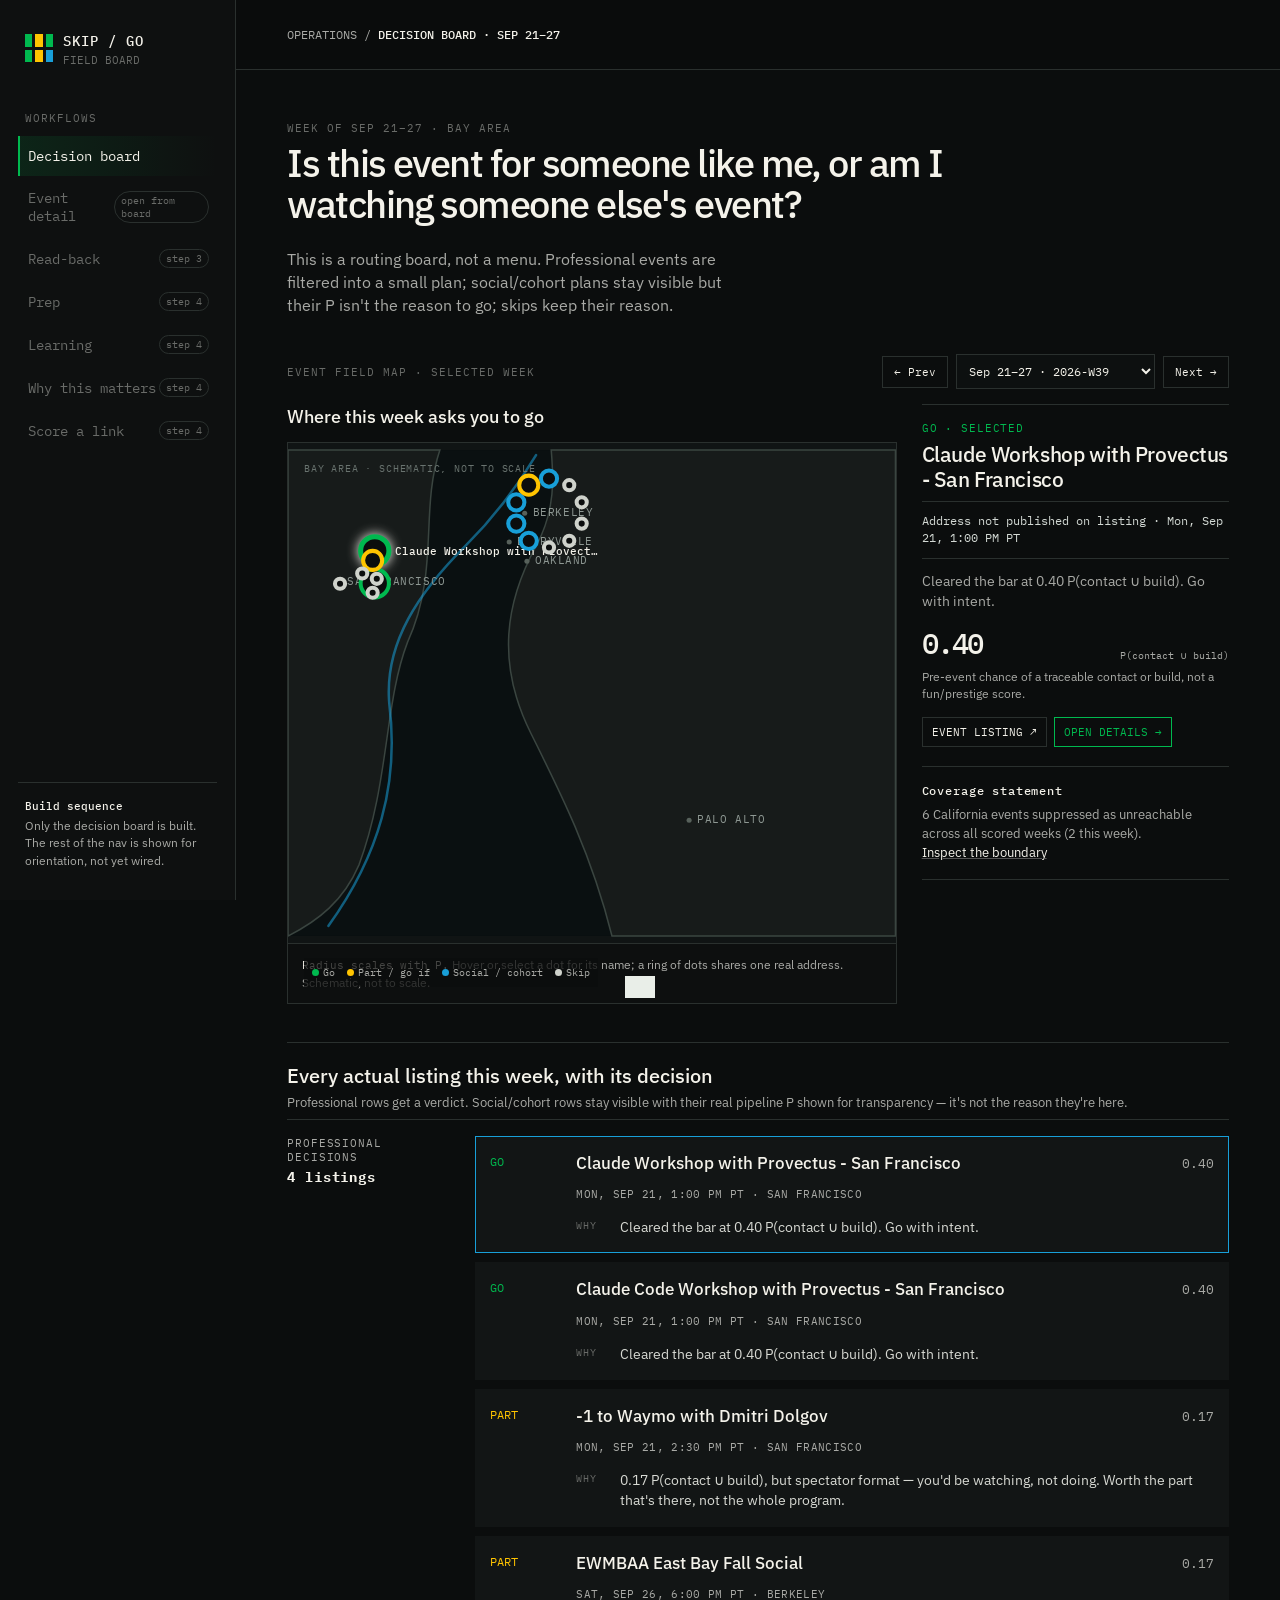
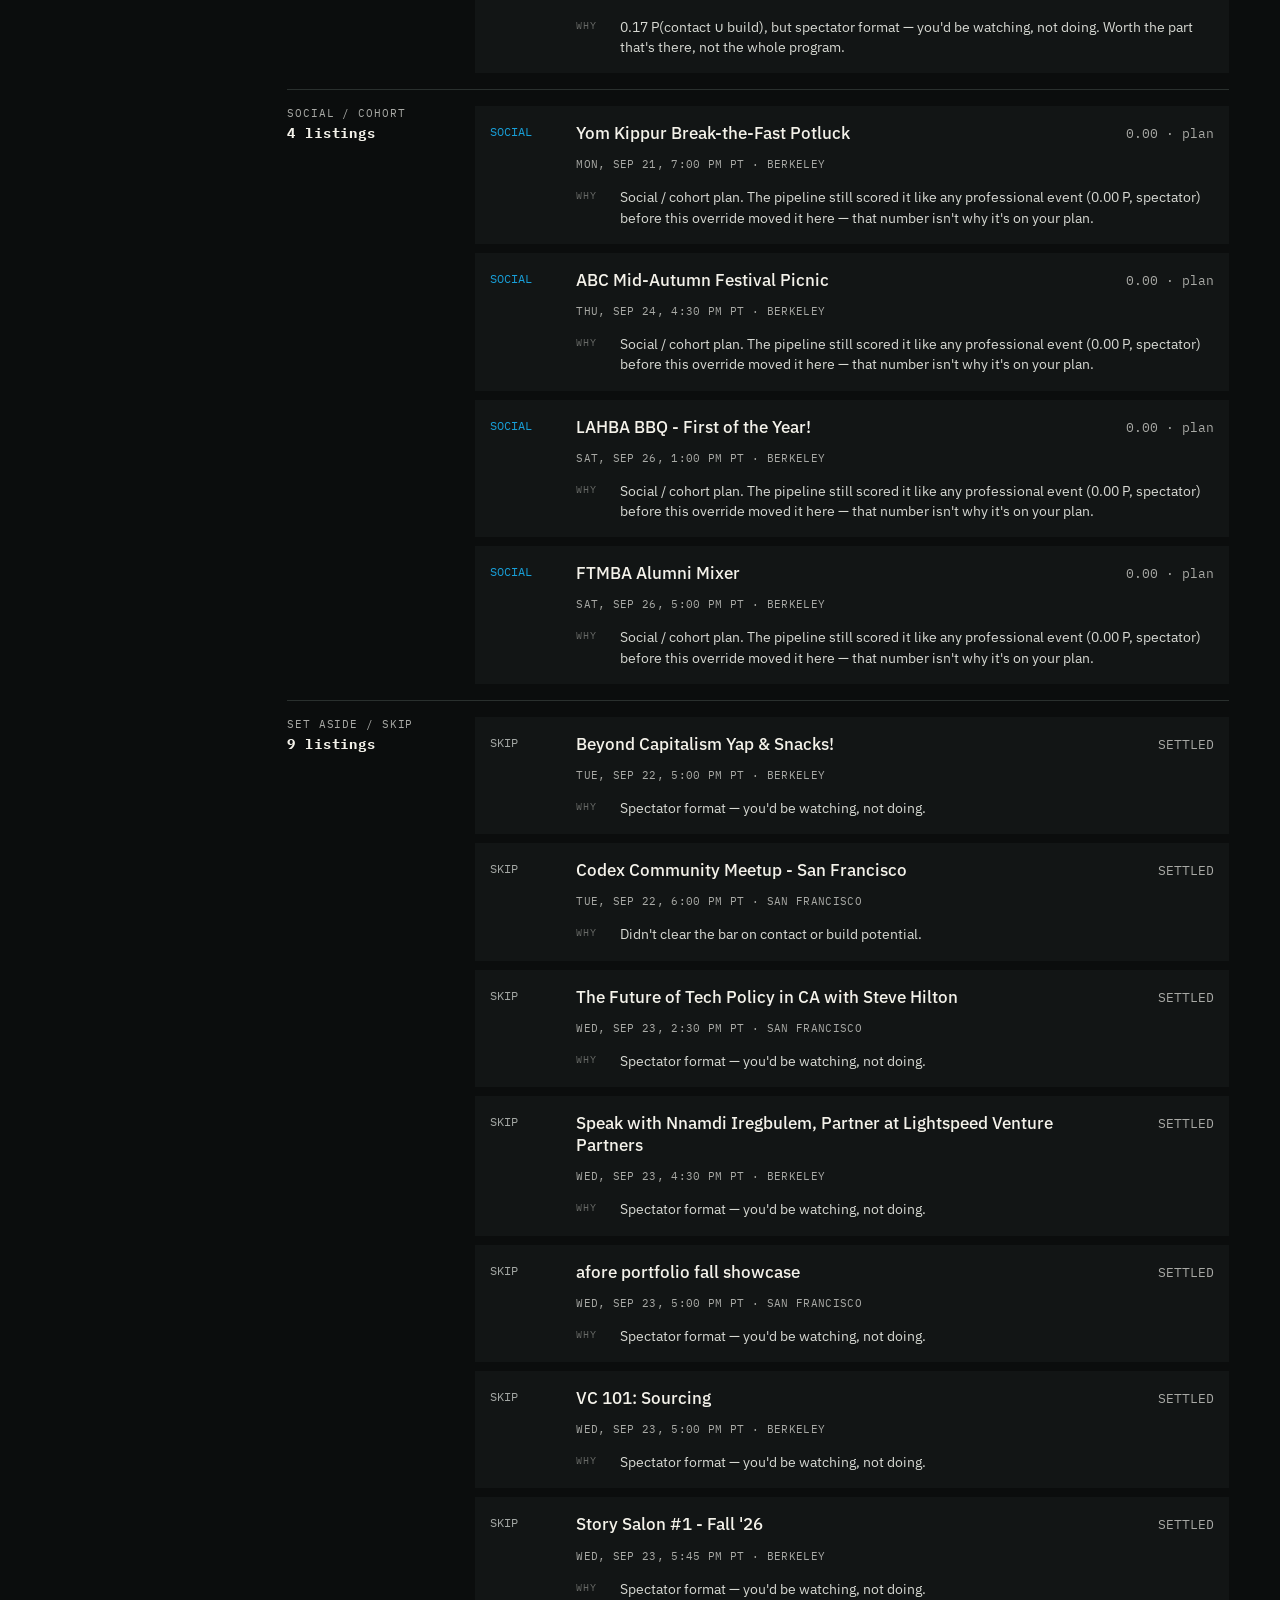
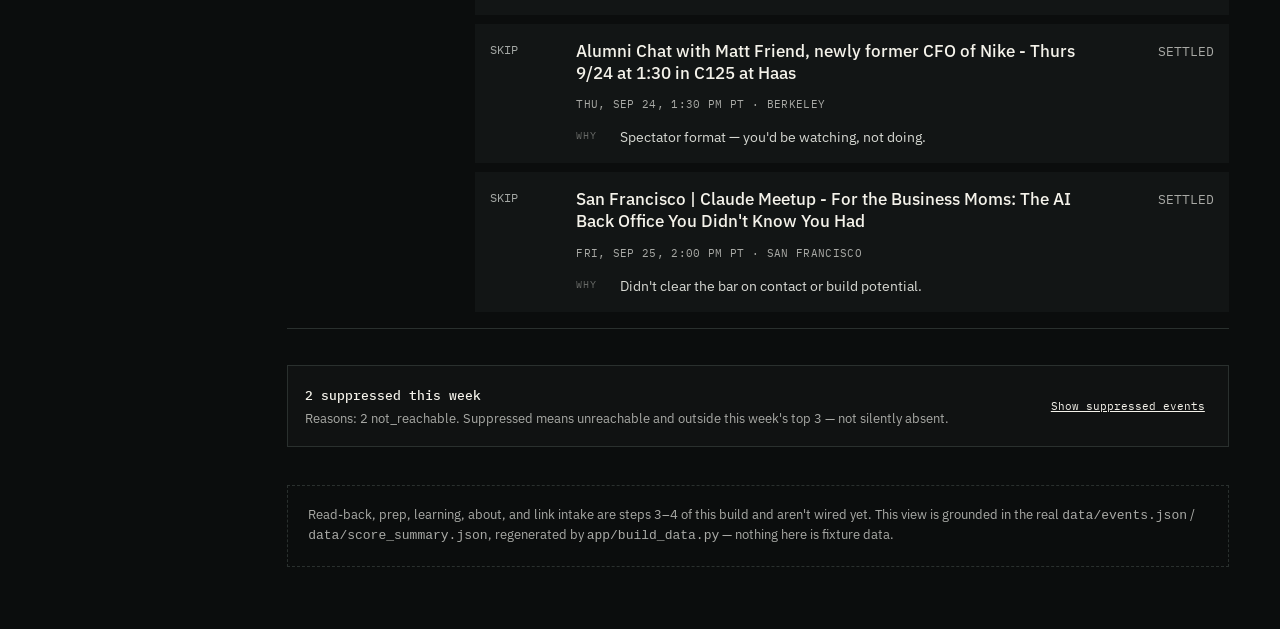
==== app/index.html @ 7cbba578 "Build event detail overlay (step 2 of v12 frontend) Reachable from the board's selected panel via a " ====
<!doctype html>
<html lang="en">
<head>
<meta charset="utf-8">
<meta name="viewport" content="width=device-width,initial-scale=1">
<meta name="description" content="Skip or Go — a personal decision board for Bay Area professional events.">
<title>Skip or Go — Decision board</title>
<link rel="preconnect" href="https://fonts.googleapis.com">
<link rel="preconnect" href="https://fonts.gstatic.com" crossorigin>
<link href="https://fonts.googleapis.com/css2?family=IBM+Plex+Mono:wght@400;500&family=IBM+Plex+Sans:wght@400;500;600&display=swap" rel="stylesheet">
<link rel="stylesheet" href="styles.css">
</head>
<body>
<div class="shell">
  <aside class="rail" aria-label="Primary navigation">
    <a class="brand" href="#/choose"><span class="brand-mark" aria-hidden="true"><i></i><i></i><i></i><i></i><i></i><i></i></span><span><b>SKIP / GO</b><small>FIELD BOARD</small></span></a>
    <div class="nav-label">Workflows</div>
    <nav class="nav">
      <a href="#/choose" class="on"><span>Decision board</span></a>
      <a href="#" aria-disabled="true" tabindex="-1"><span>Event detail</span><span class="badge soon">open from board</span></a>
      <a href="#" aria-disabled="true" tabindex="-1"><span>Read-back</span><span class="badge soon">step 3</span></a>
      <a href="#" aria-disabled="true" tabindex="-1"><span>Prep</span><span class="badge soon">step 4</span></a>
      <a href="#" aria-disabled="true" tabindex="-1"><span>Learning</span><span class="badge soon">step 4</span></a>
      <a href="#" aria-disabled="true" tabindex="-1"><span>Why this matters</span><span class="badge soon">step 4</span></a>
      <a href="#" aria-disabled="true" tabindex="-1"><span>Score a link</span><span class="badge soon">step 4</span></a>
    </nav>
    <div class="rail-foot"><b>Build sequence</b>Only the decision board is built. The rest of the nav is shown for orientation, not yet wired.</div>
  </aside>
  <main class="main">
    <header class="topbar">
      <span class="crumb">OPERATIONS / <b id="crumb">DECISION BOARD</b></span>
    </header>

    <section class="view" id="choose">
      <div class="view-heading">
        <div>
          <div class="eyebrow" id="weekEyebrow">Bay Area</div>
          <h1>Is this event for someone like me, or am I watching someone else's event?</h1>
        </div>
        <p>This is a routing board, not a menu. Professional events are filtered into a small plan; social/cohort plans stay visible but their P isn't the reason to go; skips keep their reason.</p>
      </div>

      <div class="board-top">
        <div>
          <div class="eyebrow">Event field map · selected week</div>
        </div>
        <div class="week-switch">
          <button class="week-nav" id="weekPrev" type="button">&larr; Prev</button>
          <select class="week-select" id="weekSelect" aria-label="Choose a week"></select>
          <button class="week-nav" id="weekNext" type="button">Next &rarr;</button>
        </div>
      </div>

      <div class="dispatch">
        <section class="board" aria-labelledby="boardTitle">
          <h2 id="boardTitle" style="margin:0 0 12px;font-size:18px;font-weight:500">Where this week asks you to go</h2>
          <div class="event-map" id="eventMap" aria-label="Map of this week's event locations"></div>
        </section>
        <aside class="signal-side" aria-label="Selected event summary">
          <section class="selected-event" id="selectedEvent" aria-live="polite"></section>
          <section class="side-block">
            <h2>Coverage statement</h2>
            <p class="honest-line" id="coverageLine"></p>
          </section>
        </aside>
      </div>

      <section class="inventory" aria-labelledby="inventoryTitle">
        <h2 id="inventoryTitle" style="font-size:20px;font-weight:500;margin:0 0 4px">Every actual listing this week, with its decision</h2>
        <p class="honest-line" style="margin:0 0 6px">Professional rows get a verdict. Social/cohort rows stay visible with their real pipeline P shown for transparency — it's not the reason they're here.</p>
        <div class="inventory-stack" id="inventoryStack"></div>
      </section>

      <section class="suppressed" id="suppressedBlock">
        <div><b id="suppressedHeadline"></b><br><span id="suppressedDetail"></span></div>
        <button id="toggleSkips" aria-expanded="false">Show suppressed events</button>
      </section>
      <div class="skip-drawer" id="skipDrawer"></div>

      <p class="not-built">Read-back, prep, learning, about, and link intake are steps 3–4 of this build and aren't wired yet. This view is grounded in the real <code>data/events.json</code> / <code>data/score_summary.json</code>, regenerated by <code>app/build_data.py</code> — nothing here is fixture data.</p>
    </section>
  </main>
</div>

<div class="detail-overlay" id="detailOverlay" aria-hidden="true">
  <article class="detail-sheet" id="detailSheet" role="dialog" aria-modal="true" aria-labelledby="detailTitle">
    <button class="close-detail" id="closeDetail" type="button">ESC / CLOSE</button>
    <div class="detail-source" id="detailSource"></div>
    <div class="detail-kicker">What decision does this event deserve?</div>
    <h1 id="detailTitle"></h1>
    <div class="detail-when" id="detailWhen"></div>
    <p class="detail-place" id="detailPlace"></p>

    <section class="decision-banner" id="decisionBanner">
      <h2 id="detailVerdict"></h2>
      <p id="detailPrincipleLine"></p>
      <p id="detailReason"></p>
      <div class="probability" id="detailProbability"></div>
    </section>

    <div class="intent-pills" id="intentPills">
      <button class="want" id="wantButton" type="button">Want to go<small>RECORD INTENT</small></button>
      <button class="pass" id="passButton" type="button">Pass<small>NOTHING ELSE NEEDED</small></button>
    </div>
    <p class="intent-status" id="intentStatus" aria-live="polite"></p>

    <section class="context" id="context">
      <h3>Three things no crawler can see</h3>
      <p>One gesture, not a form. These recompute this event's P live, using the same value formula as <code>score/scorer.py</code> — the verdict itself still comes from the next real pipeline run.</p>
      <div class="context-options">
        <div class="context-group"><b>Have a ride?</b><div class="toggle" data-field="ride"><button type="button" data-value="yes">Yes</button><button type="button" data-value="no">No</button></div></div>
        <div class="context-group"><b>Going with someone?</b><div class="toggle" data-field="companion"><button type="button" data-value="yes">Yes</button><button type="button" data-value="no">No</button></div></div>
        <div class="context-group"><b>Already use / follow?</b><div class="toggle" data-field="hook"><button type="button" data-value="yes">Yes</button><button type="button" data-value="no">No</button></div></div>
      </div>
      <p class="recompute" id="recompute" aria-live="polite"></p>
    </section>

    <section class="why-grid" id="whyGrid"></section>
    <section class="detail-facts" id="detailFacts"></section>
    <section class="provenance" id="provenance"></section>
  </article>
</div>
<div class="toast" id="toast" role="status" aria-live="polite"></div>

<script src="generated/data.js"></script>
<script src="generated/private_data.js"></script>
<script src="maps_key.local.js"></script>
<script src="data_access.js"></script>
<script src="scoring.js"></script>
<script src="intent_store.js"></script>
<script src="app.js"></script>
</body>
</html>
---- app/styles.css ----
:root{
  --ink:#f4f2ea; --muted:#a9aaa6; --faint:#696b68;
  --ground:#0b0d0d; --panel:#121515; --panel-2:#171b1a; --line:#2a302e;
  --go:#00b94f; --part:#ffc400; --red:#e4002b; --blue:#189fd8; --orange:#f58025;
  --mono:"IBM Plex Mono",monospace; --sans:"IBM Plex Sans",sans-serif;
}
*{box-sizing:border-box}
html{scroll-behavior:smooth}
body{margin:0;background:var(--ground);color:var(--ink);font:16px/1.45 var(--sans);min-width:320px}
button,input,select,textarea{font:inherit}
button{cursor:pointer}
a{color:inherit}
:focus-visible{outline:2px solid var(--blue);outline-offset:3px}

.shell{display:grid;grid-template-columns:236px minmax(0,1fr);min-height:100vh}
.rail{position:sticky;top:0;height:100vh;padding:27px 18px;border-right:1px solid var(--line);display:flex;flex-direction:column;background:#0e1010}
.brand{display:flex;gap:10px;align-items:center;text-decoration:none;margin:2px 7px 44px}
.brand-mark{width:28px;height:28px;display:grid;grid-template-columns:repeat(3,1fr);gap:3px}
.brand-mark i{display:block;background:var(--go)}
.brand-mark i:nth-child(2),.brand-mark i:nth-child(5){background:var(--part)}
.brand-mark i:nth-child(6){background:var(--blue)}
.brand b{font:500 14px var(--mono);letter-spacing:.07em}
.brand small{display:block;color:var(--faint);font:11px var(--mono);margin-top:1px}
.nav-label{font:11px var(--mono);letter-spacing:.09em;text-transform:uppercase;color:var(--faint);padding:0 7px;margin-bottom:9px}
.nav a{display:flex;justify-content:space-between;align-items:center;padding:11px 8px;margin:2px 0;text-decoration:none;border-left:2px solid transparent;color:var(--muted);font:14px var(--mono)}
.nav a:hover{color:var(--ink);background:var(--panel)}
.nav a.on{color:var(--ink);border-color:var(--go);background:linear-gradient(90deg,rgba(0,185,79,.12),transparent)}
.nav a[aria-disabled="true"]{pointer-events:none;color:var(--faint)}
.nav .badge{font-size:10px;padding:2px 6px;border-radius:20px;color:var(--ink);background:#29302e}
.nav .badge.soon{color:var(--faint);background:transparent;border:1px solid var(--line)}
.rail-foot{margin-top:auto;border-top:1px solid var(--line);padding:16px 7px 4px;color:var(--muted);font-size:12px}
.rail-foot b{display:block;color:var(--ink);font:500 11px var(--mono);margin-bottom:4px}

.main{min-width:0}
.topbar{min-height:70px;display:flex;align-items:center;justify-content:space-between;gap:16px;padding:14px clamp(20px,4vw,60px);border-bottom:1px solid var(--line);background:rgba(11,13,13,.9);position:sticky;top:0;z-index:2;backdrop-filter:blur(12px)}
.crumb{font:12px var(--mono);color:var(--muted)}
.crumb b{color:var(--ink);font-weight:500}

.view{padding:clamp(25px,4vw,58px);max-width:1500px;margin:auto}
.view-heading{display:flex;align-items:end;justify-content:space-between;gap:24px;margin-bottom:22px;flex-wrap:wrap}
.view-heading h1{font-size:clamp(24px,3vw,40px);line-height:1.05;letter-spacing:-.04em;margin:8px 0 0;max-width:760px;font-weight:500}
.view-heading p{margin:0;color:var(--muted);max-width:460px}
.eyebrow{font:11px var(--mono);letter-spacing:.09em;text-transform:uppercase;color:var(--faint)}

.dispatch{display:grid;grid-template-columns:minmax(500px,1.25fr) minmax(265px,.63fr);gap:25px}
.board-top{display:flex;justify-content:space-between;align-items:center;gap:16px;flex-wrap:wrap;padding:15px 0}
.week-switch{display:flex;align-items:center;gap:8px;flex-wrap:wrap}
.week-nav{border:1px solid var(--line);background:transparent;color:var(--ink);font:11px var(--mono);padding:8px 11px}
.week-nav:disabled{color:var(--faint);border-color:var(--line);cursor:not-allowed}
.week-select{background:#0d1010;border:1px solid var(--line);color:var(--ink);font:12px var(--mono);padding:8px}

.event-map{position:relative;min-height:500px;overflow:hidden;border:1px solid var(--line);background:#101414}
.event-map svg{display:block;width:100%;height:auto;min-height:500px}
.map-water{fill:#0a1011}
.map-land{fill:#171b1a;stroke:#3a4540;stroke-width:1.5}
.map-bart-line{fill:none;stroke:var(--blue);stroke-width:2.5;stroke-linecap:round;opacity:.55}
.map-city{font:11px var(--mono);fill:#8e9893;letter-spacing:.05em}
.map-city-dot{fill:#57615b}
.map-note{font:10px var(--mono);fill:#69736f;letter-spacing:.08em}
.map-note-banner{position:absolute;top:0;left:0;right:0;z-index:1;padding:8px 14px;background:rgba(255,196,0,.12);border-bottom:1px solid var(--line);color:var(--part);font:11px var(--mono)}
.map-hover-tooltip{position:absolute;display:none;transform:translate(-50%,calc(-100% - 14px));background:#141817;border:1px solid #3a4540;padding:7px 11px;pointer-events:none;box-shadow:0 6px 18px rgba(0,0,0,.45);z-index:6;max-width:260px}
.map-hover-tooltip b{display:block;font:500 12px var(--sans);color:var(--ink);line-height:1.3}
.map-hover-tooltip small{display:block;margin-top:2px;font:10px var(--mono);color:var(--muted);letter-spacing:.04em;text-transform:uppercase}

.map-cluster-badge{position:absolute;display:none;transform:translate(-50%,calc(-100% - 10px));background:#141817;border:1px solid #3a4540;padding:4px 7px;pointer-events:none;box-shadow:0 4px 12px rgba(0,0,0,.4);z-index:4;white-space:nowrap;font:11px var(--mono)}
.map-cluster-badge span{display:inline-flex;align-items:center;gap:3px;margin-right:7px}
.map-cluster-badge span:last-child{margin-right:0}
.map-cluster-badge i{display:inline-block;width:7px;height:7px;border-radius:50%}

.map-selection-halo{position:absolute;display:none;width:0;height:0;pointer-events:none;z-index:3}
.map-selection-halo .ring{position:absolute;left:0;top:0;width:26px;height:26px;margin:-13px 0 0 -13px;border-radius:50%;animation:mapHaloPing 1.6s cubic-bezier(.2,.6,.4,1) infinite}
.map-selection-halo .ring.ring-2{animation-delay:.5s}
.map-selection-halo .core{position:absolute;left:0;top:0;width:10px;height:10px;margin:-5px 0 0 -5px;border-radius:50%;box-shadow:0 0 8px 2px currentColor}
@keyframes mapHaloPing{0%{transform:scale(.5);opacity:.85}100%{transform:scale(2.6);opacity:0}}
@media(prefers-reduced-motion:reduce){
  .map-selection-halo .ring{animation:none;opacity:.55;transform:scale(1.6)}
  .map-selection-halo .ring.ring-2{display:none}
}
.map-point circle{fill:var(--ground);stroke:var(--go);stroke-width:4;transition:r .18s}
.map-point.part circle,.map-point.go_if circle{stroke:var(--part)}
.map-point.social_cohort circle{stroke:var(--blue)}
.map-point.skip circle{stroke:#cfd2cb}
.map-point:hover circle,.map-point:focus circle{stroke-width:5}
.map-point.selected circle{stroke-width:5;filter:drop-shadow(0 0 6px currentColor)}
.map-point text{font:500 11px var(--mono);fill:var(--ink);pointer-events:none}
.map-legend{position:absolute;left:16px;bottom:16px;display:flex;gap:12px;flex-wrap:wrap;font:10px var(--mono);color:var(--muted);background:rgba(11,13,13,.75);padding:8px}
.map-legend i{display:inline-block;width:7px;height:7px;border-radius:50%;background:var(--go);margin-right:4px}
.map-legend i.part{background:var(--part)}
.map-legend i.social{background:var(--blue)}
.map-legend i.skip{background:#cfd2cb}
.map-caption{padding:12px 14px;background:#0d0f0f;border-top:1px solid var(--line);font-size:12px;color:var(--muted);display:flex;justify-content:space-between;gap:12px;flex-wrap:wrap}
.map-caption b{font:11px var(--mono);color:var(--ink)}
.map-caption button{border:0;background:transparent;color:var(--ink);text-decoration:underline;font:11px var(--mono);padding:0}
.map-empty{padding:40px;color:var(--muted);font-size:14px}

.signal-side{border-top:1px solid var(--line)}
.selected-event{padding:16px 0 19px;border-bottom:1px solid var(--line)}
.selected-event h2{font-size:21px;line-height:1.16;font-weight:500;margin:7px 0 10px;letter-spacing:-.02em}
.selected-state{font:11px var(--mono);letter-spacing:.08em;color:var(--go)}
.selected-event.part .selected-state,.selected-event.go_if .selected-state{color:var(--part)}
.selected-event.social_cohort .selected-state{color:var(--blue)}
.selected-event.skip .selected-state,.selected-event.suppressed .selected-state{color:#a5aaa6}
.selected-address{font:12px/1.4 var(--mono);color:#d3d9d4;padding:11px 0;border-top:1px solid var(--line);border-bottom:1px solid var(--line)}
.selected-line{font-size:14px;line-height:1.42;color:var(--muted);margin:13px 0}
.selected-score{display:flex;justify-content:space-between;align-items:end;gap:10px}
.selected-score b{display:block;font:500 29px var(--mono);letter-spacing:-.07em}
.selected-score span{font:10px var(--mono);color:var(--muted);text-align:right}
.selected-score.muted-score b{color:var(--faint);font-size:22px}
.p-score-help{margin:7px 0 0;font-size:12px;line-height:1.4;color:var(--muted)}
.selected-actions{display:flex;gap:7px;margin-top:14px;flex-wrap:wrap}
.selected-actions a,.selected-actions button{border:1px solid var(--line);padding:7px 9px;text-decoration:none;font:11px var(--mono);color:var(--ink);background:transparent;cursor:pointer}
.selected-actions a:hover,.selected-actions button:hover{border-color:var(--blue);color:var(--blue)}
.selected-actions button{border-color:var(--go);color:var(--go)}
.selected-actions button:hover{border-color:var(--go);color:var(--ink);background:rgba(0,185,79,.12)}
.selected-note{font:11px var(--mono);color:var(--faint);margin-top:10px}
.more-detail{margin-top:14px}
.more-detail summary{cursor:pointer;font:11px var(--mono);color:var(--muted);letter-spacing:.06em;text-transform:uppercase}
.more-detail summary:hover{color:var(--ink)}
.more-detail .detail-facts{margin-top:10px;border-top:1px solid var(--line)}
.more-detail .detail-facts div{padding:9px 0;border-bottom:1px solid var(--line);font-size:12px;display:grid;grid-template-columns:110px 1fr;gap:10px}
.more-detail .detail-facts b{font:11px var(--mono);color:var(--muted)}
.more-detail .detail-facts span{color:#d3d9d4;word-break:break-word}
.side-block{padding:16px 0;border-bottom:1px solid var(--line)}
.side-block h2{font:500 12px var(--mono);letter-spacing:.07em;margin:0 0 8px}
.honest-line{color:var(--muted);font-size:13px;margin:0}
.honest-line button{padding:0;border:0;background:transparent;color:var(--ink);text-decoration:underline;text-decoration-color:#555;cursor:pointer;font:inherit}

.inventory{margin-top:38px;border-top:1px solid var(--line);padding-top:18px}
.inventory-stack{border-top:1px solid var(--line)}
.inventory-group{display:grid;grid-template-columns:170px 1fr;border-bottom:1px solid var(--line);padding:16px 0;gap:18px}
.inventory-label{font:11px var(--mono);letter-spacing:.08em;color:var(--muted)}
.inventory-label b{display:block;font-size:14px;color:var(--ink);margin-top:4px}
.inventory-list{display:grid;gap:9px}
.inventory-row{display:grid;grid-template-columns:74px minmax(0,1fr) 100px;gap:12px;align-items:start;padding:15px 14px;background:var(--panel);border:1px solid transparent}
.inventory-row.selected{border-color:var(--blue)}
.inventory-row .item-state{font:12px var(--mono);color:var(--go);padding-top:2px}
.inventory-row.part .item-state,.inventory-row.go_if .item-state{color:var(--part)}
.inventory-row.social_cohort .item-state{color:var(--blue)}
.inventory-row.skip .item-state{color:#a4a8a5}
.inventory-row button.event-name{border:0;background:transparent;color:var(--ink);padding:0;text-align:left;font:500 17px var(--sans);line-height:1.3;cursor:pointer}
.inventory-row button.event-name:hover{text-decoration:underline;text-decoration-color:var(--go)}
.inventory-meta{grid-column:2 / 4;margin:1px 0 0;color:var(--muted);font:11px var(--mono);letter-spacing:.03em;text-transform:uppercase}
.inventory-reason{grid-column:2 / 4;display:grid;grid-template-columns:35px minmax(0,1fr);gap:9px;margin:4px 0 0;color:#d7d9d3;font-size:14px;line-height:1.45}
.inventory-reason b{font:10px var(--mono);letter-spacing:.08em;color:var(--faint);padding-top:2px}
.inventory-score{text-align:right;font:13px var(--mono);color:var(--muted);padding-top:3px}
.inventory-empty{color:var(--faint);font:13px var(--mono);padding:10px 0}

.suppressed{margin-top:36px;border:1px solid var(--line);padding:17px;display:flex;justify-content:space-between;gap:24px;align-items:center;background:rgba(255,255,255,.018);flex-wrap:wrap}
.suppressed b{font:500 13px var(--mono)}
.suppressed span{color:var(--muted);font-size:13px}
.suppressed button{border:0;background:transparent;color:var(--ink);font:11px var(--mono);text-decoration:underline;cursor:pointer}
.skip-drawer{display:none;margin-top:12px}
.skip-drawer.open{display:block}
.skip-row{display:flex;gap:13px;padding:11px 0;border-top:1px solid var(--line);font-size:13px}
.skip-row b{font:11px var(--mono);color:#979b97;min-width:120px}
.skip-row span{color:var(--muted)}

.not-built{margin-top:38px;border:1px dashed var(--line);padding:20px;color:var(--muted);font-size:13px}

/* ---------- Event detail overlay (step 2) ---------- */
.detail-overlay{display:none;position:fixed;inset:0;background:rgba(3,4,4,.78);z-index:10;overflow:auto;padding:34px 18px}
.detail-overlay.open{display:block}
.detail-sheet{position:relative;max-width:740px;margin:0 auto;background:radial-gradient(circle at 80% 0,var(--detail-glow,rgba(0,185,79,.2)),transparent 33%),#101312;border:1px solid var(--line);min-height:calc(100vh - 68px);padding:clamp(25px,6vw,70px)}
.close-detail{position:absolute;right:18px;top:17px;border:0;background:transparent;color:var(--muted);font:12px var(--mono);cursor:pointer}
.close-detail:hover{color:var(--ink)}
.detail-source{font:11px var(--mono);color:var(--muted);letter-spacing:.08em;text-transform:uppercase}
.detail-kicker{margin-top:6px;font:500 13px var(--sans);color:var(--blue)}
.detail-sheet h1{font-size:clamp(30px,5.5vw,54px);line-height:1;letter-spacing:-.045em;margin:14px 0 16px;font-weight:500;max-width:620px}
.detail-when{font:500 18px var(--mono);color:var(--ink)}
.detail-place{margin:8px 0 24px;color:var(--muted)}
.decision-banner{border-left:3px solid var(--go);background:rgba(0,185,79,.08);padding:16px;margin:24px 0}
.decision-banner.part,.decision-banner.go_if{border-color:var(--part);background:rgba(255,196,0,.08)}
.decision-banner.skip{border-color:#7e8782;background:rgba(255,255,255,.04)}
.decision-banner.social_cohort{border-color:var(--blue);background:rgba(24,159,216,.08)}
.decision-banner h2{font:500 15px var(--mono);color:var(--go);margin:0;letter-spacing:.04em}
.decision-banner.part h2,.decision-banner.go_if h2{color:var(--part)}
.decision-banner.skip h2{color:#a5aaa6}
.decision-banner.social_cohort h2{color:var(--blue)}
.decision-banner p{margin:8px 0 0;font-size:15px;line-height:1.5}
.decision-banner #detailPrincipleLine{font-weight:500;color:var(--ink)}
.decision-banner #detailReason{color:#c9cdc7;font-size:14px}
.probability{font:12px var(--mono);color:var(--muted);margin-top:10px}
.intent-pills{display:grid;grid-template-columns:1fr 1fr;gap:10px;margin:24px 0}
.intent-pills button{min-height:70px;border:0;border-radius:40px;font:500 18px var(--sans);cursor:pointer}
.intent-pills .want{background:var(--go);color:#042714}
.intent-pills .want.selected{outline:3px solid #f4f2ea}
.intent-pills .pass{background:#2d3230;color:#eceee8}
.intent-pills .pass.selected{outline:3px solid #f4f2ea}
.intent-pills small{display:block;font:10px var(--mono);margin-top:3px}
.intent-status{margin:-8px 0 20px;font:11px var(--mono);color:var(--muted);min-height:14px}
.context{display:none;padding:17px;background:#151a18;border:1px solid #36443e;margin-bottom:24px}
.context.open{display:block}
.context h3{font:500 13px var(--mono);margin:0 0 5px}
.context>p{font-size:13px;color:var(--muted);margin:0 0 14px;line-height:1.5}
.context>p code{font:11px var(--mono);background:#0d0f0f;padding:1px 4px}
.context-options{display:grid;grid-template-columns:repeat(3,1fr);gap:8px}
.context-group{min-width:0}
.context-group b{font:11px var(--mono);display:block;margin-bottom:6px}
.toggle{display:flex;gap:4px}
.toggle button{flex:1;border:1px solid #424a46;background:#0f1211;color:var(--muted);font:11px var(--mono);padding:7px 3px;cursor:pointer}
.toggle button.selected{border-color:var(--go);background:rgba(0,185,79,.12);color:var(--ink)}
.recompute{display:none;margin:13px 0 0;font:12px var(--mono);color:var(--go)}
.recompute.show{display:block}
.why-grid{display:grid;grid-template-columns:1fr 1fr;gap:1px;background:var(--line);margin-top:18px}
.why-grid div{padding:13px;background:var(--panel)}
.why-grid b{display:block;font:11px var(--mono);color:var(--muted);margin-bottom:5px}
.why-grid span{font-size:13px}
.detail-facts{margin-top:20px;border-top:1px solid var(--line);border-bottom:1px solid var(--line)}
.detail-facts div{display:grid;grid-template-columns:130px 1fr;gap:12px;padding:10px 0;border-bottom:1px solid var(--line);font-size:13px}
.detail-facts div:last-child{border:0}
.detail-facts b{font:11px var(--mono);color:var(--muted)}
.detail-facts a{color:var(--blue)}
.provenance{margin-top:22px;border-top:1px solid var(--line);padding-top:16px;font-size:12px;color:var(--muted);line-height:1.6}
.provenance b{color:var(--ink);font:11px var(--mono);display:block;margin-bottom:5px}
.provenance a{color:var(--blue)}
@media(max-width:530px){
  .detail-overlay{padding:0}
  .detail-sheet{min-height:100vh;border:0}
  .intent-pills{grid-template-columns:1fr}
  .context-options{grid-template-columns:1fr}
  .why-grid{grid-template-columns:1fr}
}
.toast{position:fixed;left:50%;bottom:22px;transform:translateX(-50%) translateY(120px);background:#e9eee8;color:#0c110e;padding:11px 15px;font:12px var(--mono);z-index:20;transition:transform .25s;max-width:90vw}
.toast.show{transform:translateX(-50%) translateY(0)}
@media(prefers-reduced-motion:reduce){.detail-overlay,.toast{transition:none!important}}

@media(max-width:900px){
  .shell{grid-template-columns:1fr}
  .rail{position:static;height:auto}
  .dispatch{grid-template-columns:1fr}
  .signal-side{display:grid;grid-template-columns:repeat(2,1fr);gap:0 20px}
  .selected-event{grid-row:span 2}
  .view-heading{display:block}
  .view-heading p{margin-top:13px}
  .inventory-group{grid-template-columns:1fr;gap:7px}
}
@media(max-width:530px){
  .signal-side{display:block}
  .view-heading h1{font-size:28px}
  .suppressed{display:block}
  .suppressed button{display:block;margin-top:10px}
  .inventory-row{grid-template-columns:60px minmax(0,1fr) 78px;padding:14px 11px}
}
@media(prefers-reduced-motion:reduce){*,*:before,*:after{scroll-behavior:auto!important;transition:none!important}}
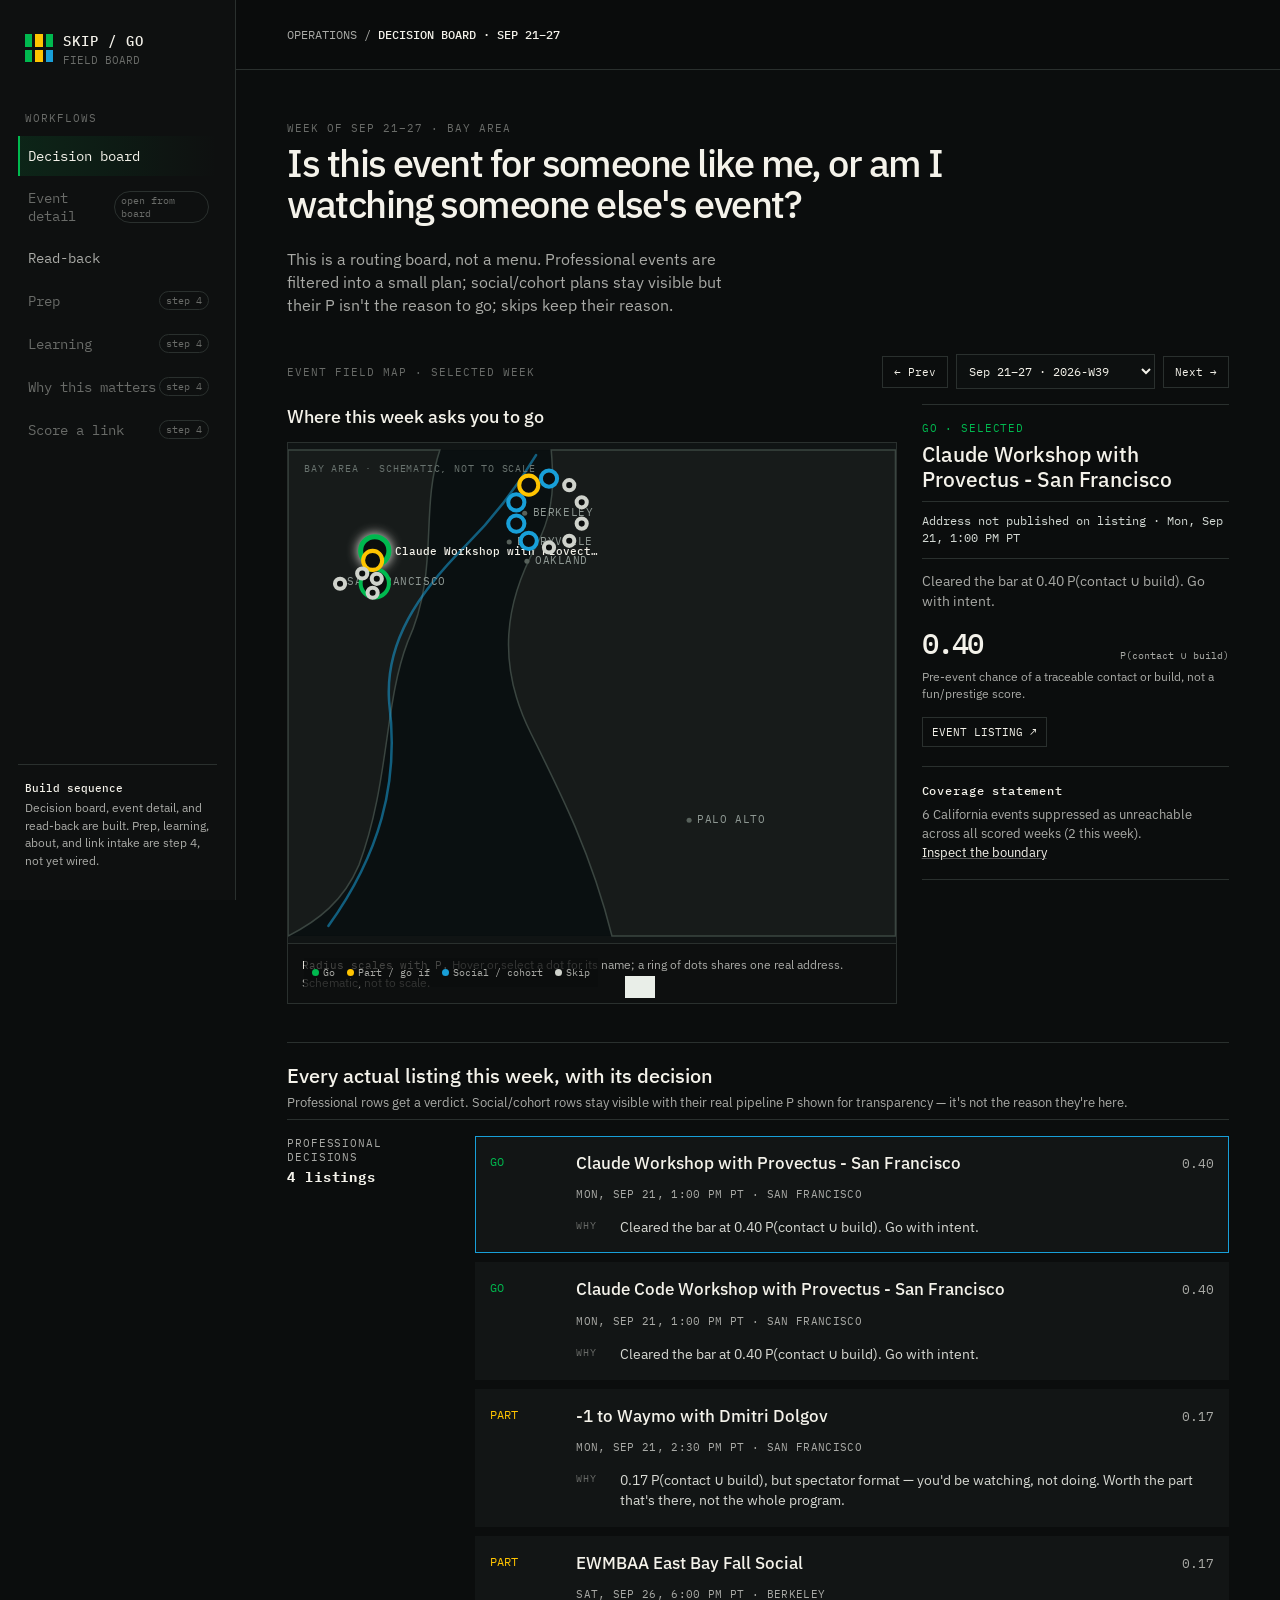
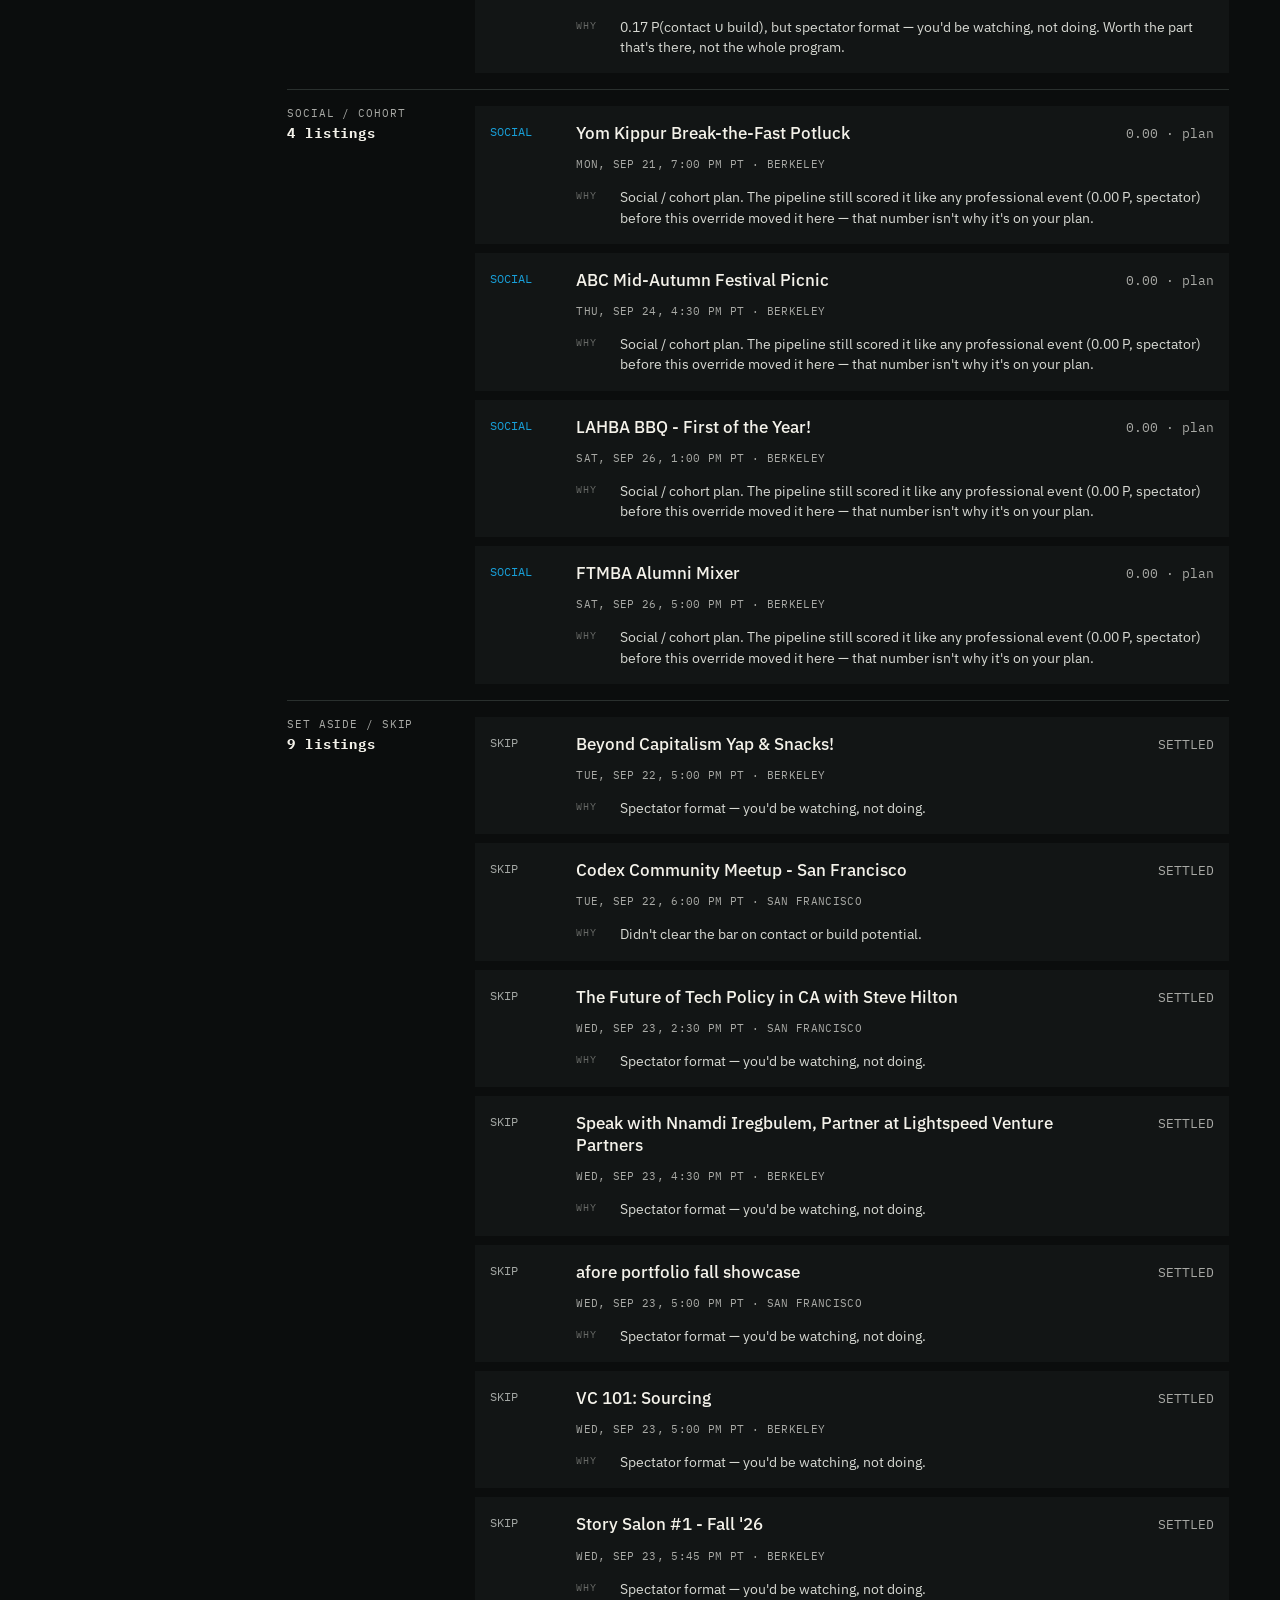
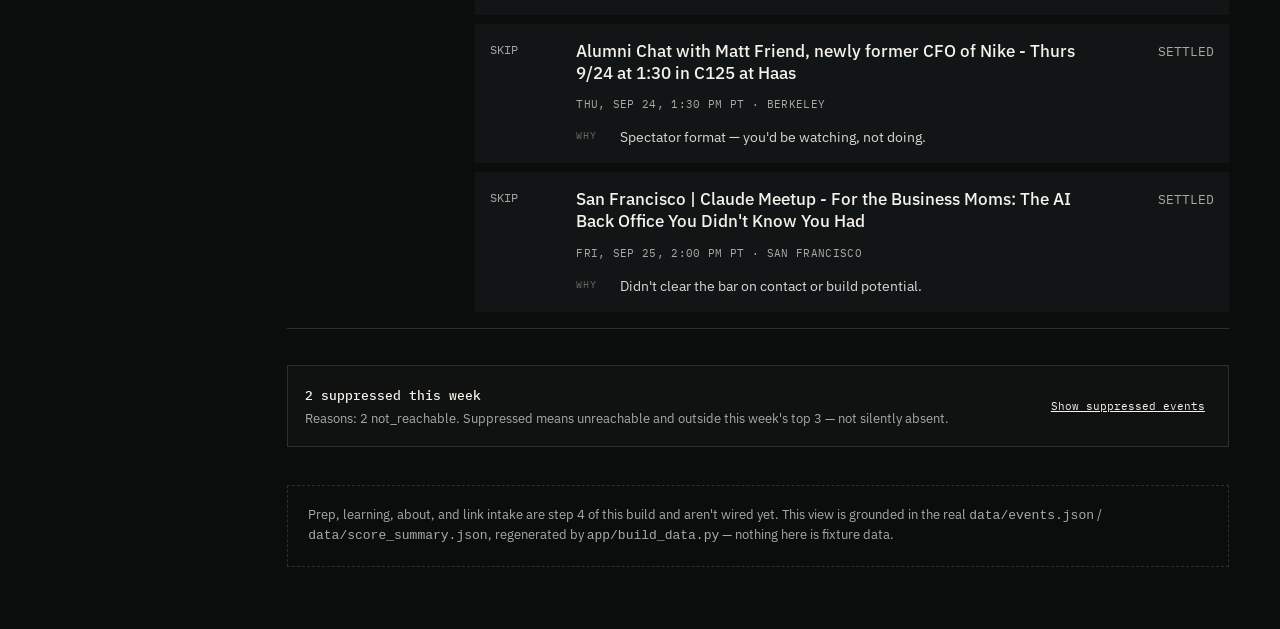
==== commit db002b56: "Build read-back view (step 3 of v12 frontend) Real hash-based routing added between views (#/choose," ====
--- a/app/index.html
+++ b/app/index.html
@@ -16,22 +16,22 @@
     <a class="brand" href="#/choose"><span class="brand-mark" aria-hidden="true"><i></i><i></i><i></i><i></i><i></i><i></i></span><span><b>SKIP / GO</b><small>FIELD BOARD</small></span></a>
     <div class="nav-label">Workflows</div>
     <nav class="nav">
-      <a href="#/choose" class="on"><span>Decision board</span></a>
+      <a href="#/choose" class="nav-link" data-view="choose"><span>Decision board</span></a>
       <a href="#" aria-disabled="true" tabindex="-1"><span>Event detail</span><span class="badge soon">open from board</span></a>
-      <a href="#" aria-disabled="true" tabindex="-1"><span>Read-back</span><span class="badge soon">step 3</span></a>
+      <a href="#/readback" class="nav-link" data-view="readback"><span>Read-back</span></a>
       <a href="#" aria-disabled="true" tabindex="-1"><span>Prep</span><span class="badge soon">step 4</span></a>
       <a href="#" aria-disabled="true" tabindex="-1"><span>Learning</span><span class="badge soon">step 4</span></a>
       <a href="#" aria-disabled="true" tabindex="-1"><span>Why this matters</span><span class="badge soon">step 4</span></a>
       <a href="#" aria-disabled="true" tabindex="-1"><span>Score a link</span><span class="badge soon">step 4</span></a>
     </nav>
-    <div class="rail-foot"><b>Build sequence</b>Only the decision board is built. The rest of the nav is shown for orientation, not yet wired.</div>
+    <div class="rail-foot"><b>Build sequence</b>Decision board, event detail, and read-back are built. Prep, learning, about, and link intake are step 4, not yet wired.</div>
   </aside>
   <main class="main">
     <header class="topbar">
       <span class="crumb">OPERATIONS / <b id="crumb">DECISION BOARD</b></span>
     </header>
 
-    <section class="view" id="choose">
+    <section class="view active" id="choose">
       <div class="view-heading">
         <div>
           <div class="eyebrow" id="weekEyebrow">Bay Area</div>
@@ -77,7 +77,48 @@
       </section>
       <div class="skip-drawer" id="skipDrawer"></div>
 
-      <p class="not-built">Read-back, prep, learning, about, and link intake are steps 3–4 of this build and aren't wired yet. This view is grounded in the real <code>data/events.json</code> / <code>data/score_summary.json</code>, regenerated by <code>app/build_data.py</code> — nothing here is fixture data.</p>
+      <p class="not-built">Prep, learning, about, and link intake are step 4 of this build and aren't wired yet. This view is grounded in the real <code>data/events.json</code> / <code>data/score_summary.json</code>, regenerated by <code>app/build_data.py</code> — nothing here is fixture data.</p>
+    </section>
+
+    <section class="view readback" id="readback">
+      <div class="view-heading">
+        <div>
+          <div class="eyebrow">Outcome capture</div>
+          <h1>What happened is not a form.</h1>
+        </div>
+        <p>First choose the event. Then say what happened in your own words — the record never loses its event context. This reads <code>data/outcomes.json</code> and <code>data/pending_hypotheses.json</code> directly; nothing here is fixture data, and neither file is ever committed (SPEC.md §4 privacy boundary).</p>
+      </div>
+
+      <section class="say">
+        <div class="readback-picker">
+          <div>
+            <label for="readbackEvent">EVENT TO RECORD</label>
+            <select id="readbackEvent"></select>
+          </div>
+          <p id="readbackStatus"></p>
+        </div>
+        <label for="readbackFeedback" id="readbackPrompt">Tell me what happened</label>
+        <textarea id="readbackFeedback" placeholder="e.g. The stage was weak, but I met someone in the line who runs a course with eight industry speakers."></textarea>
+        <div class="say-foot">
+          <span id="readbackNote">Free text becomes a saved note for this event, on this device only. There is no live extraction here — turning it into a recorded fact or a suspected hypothesis is a separate, reviewable step (see the note below), not something this page does automatically.</span>
+          <button class="primary" id="readbackSubmit" type="button">READ BACK WHAT I SAID →</button>
+        </div>
+      </section>
+
+      <div class="readback-flow">
+        <section class="recorded" id="recordedPane">
+          <div class="pane-top"><h2>Recorded</h2><span>facts · from data/outcomes.json</span></div>
+          <div id="recordedFacts"></div>
+          <div id="pendingNotesList"></div>
+        </section>
+        <section class="suspected" id="suspectedPane">
+          <div class="pane-top"><h2>Suspected</h2><span>inferences · cannot apply</span></div>
+          <div id="suspectedHypotheses"></div>
+          <p class="awaiting" id="awaitingNote"></p>
+        </section>
+      </div>
+
+      <p class="not-built">Why no live AI extraction: turning free text into a recorded fact or a new hypothesis needs a real model call, which needs a server holding an API key. This is a static page with no server — and unlike the Google Maps key, an LLM key is a real secret that must never be embedded in client-side code anyone can view-source. SPEC.md §5 already names the real fix (a serverless function holding the key) for when this moves off local-only. Until then, notes saved here are exactly what you typed, nothing more — <code>capture_feedback.py</code> is still the real, reviewable path from a note to a recorded fact.</p>
     </section>
   </main>
 </div>
@@ -87,7 +128,9 @@
     <button class="close-detail" id="closeDetail" type="button">ESC / CLOSE</button>
     <div class="detail-source" id="detailSource"></div>
     <div class="detail-kicker">What decision does this event deserve?</div>
-    <h1 id="detailTitle"></h1>
+    <a id="detailTitleLink" class="detail-title-link" target="_blank" rel="noopener" aria-label="Open the original event listing" title="Click the title to open the original event listing">
+      <h1 id="detailTitle"></h1>
+    </a>
     <div class="detail-when" id="detailWhen"></div>
     <p class="detail-place" id="detailPlace"></p>
 
@@ -128,6 +171,7 @@
 <script src="data_access.js"></script>
 <script src="scoring.js"></script>
 <script src="intent_store.js"></script>
+<script src="readback_store.js"></script>
 <script src="app.js"></script>
 </body>
 </html>
--- a/app/styles.css
+++ b/app/styles.css
@@ -36,7 +36,8 @@
 .crumb{font:12px var(--mono);color:var(--muted)}
 .crumb b{color:var(--ink);font-weight:500}
 
-.view{padding:clamp(25px,4vw,58px);max-width:1500px;margin:auto}
+.view{display:none;padding:clamp(25px,4vw,58px);max-width:1500px;margin:auto}
+.view.active{display:block}
 .view-heading{display:flex;align-items:end;justify-content:space-between;gap:24px;margin-bottom:22px;flex-wrap:wrap}
 .view-heading h1{font-size:clamp(24px,3vw,40px);line-height:1.05;letter-spacing:-.04em;margin:8px 0 0;max-width:760px;font-weight:500}
 .view-heading p{margin:0;color:var(--muted);max-width:460px}
@@ -96,6 +97,8 @@
 .signal-side{border-top:1px solid var(--line)}
 .selected-event{padding:16px 0 19px;border-bottom:1px solid var(--line)}
 .selected-event h2{font-size:21px;line-height:1.16;font-weight:500;margin:7px 0 10px;letter-spacing:-.02em}
+.selected-title-link{border:0;background:transparent;padding:0;margin:0;color:inherit;font:inherit;text-align:left;cursor:pointer}
+.selected-title-link:hover{text-decoration:underline;text-decoration-color:var(--go)}
 .selected-state{font:11px var(--mono);letter-spacing:.08em;color:var(--go)}
 .selected-event.part .selected-state,.selected-event.go_if .selected-state{color:var(--part)}
 .selected-event.social_cohort .selected-state{color:var(--blue)}
@@ -165,7 +168,13 @@
 .close-detail:hover{color:var(--ink)}
 .detail-source{font:11px var(--mono);color:var(--muted);letter-spacing:.08em;text-transform:uppercase}
 .detail-kicker{margin-top:6px;font:500 13px var(--sans);color:var(--blue)}
-.detail-sheet h1{font-size:clamp(30px,5.5vw,54px);line-height:1;letter-spacing:-.045em;margin:14px 0 16px;font-weight:500;max-width:620px}
+.detail-title-link{display:block;color:inherit;text-decoration:none;margin:14px 0 16px;pointer-events:none}
+.detail-title-link[href]{pointer-events:auto;cursor:pointer}
+.detail-sheet h1{font-size:clamp(30px,5.5vw,54px);line-height:1;letter-spacing:-.045em;margin:0;font-weight:500;max-width:640px}
+.detail-title-link[href]:hover h1{color:var(--blue)}
+.detail-title-link[href]:after{content:"Click title to open the original listing ↗";display:block;margin-top:10px;font:11px var(--mono);color:var(--muted);letter-spacing:.03em}
+.detail-title-link[href]:hover:after{color:var(--blue)}
+.detail-title-link:focus-visible{outline:2px solid var(--blue);outline-offset:4px}
 .detail-when{font:500 18px var(--mono);color:var(--ink)}
 .detail-place{margin:8px 0 24px;color:var(--muted)}
 .decision-banner{border-left:3px solid var(--go);background:rgba(0,185,79,.08);padding:16px;margin:24px 0}
@@ -242,3 +251,41 @@
   .inventory-row{grid-template-columns:60px minmax(0,1fr) 78px;padding:14px 11px}
 }
 @media(prefers-reduced-motion:reduce){*,*:before,*:after{scroll-behavior:auto!important;transition:none!important}}
+
+/* ---------- Read-back (step 3) ---------- */
+.readback{max-width:1060px}
+.say{background:var(--panel);border:1px solid var(--line);padding:24px}
+.say label{display:block;font:11px var(--mono);color:var(--muted);margin-bottom:9px}
+.readback-picker{display:flex;justify-content:space-between;gap:18px;align-items:end;padding:0 0 17px;margin-bottom:17px;border-bottom:1px solid var(--line);flex-wrap:wrap}
+.readback-picker>div{min-width:0;flex:1}
+.readback-picker select{width:100%;background:#0c0e0e;border:1px solid #37403d;color:var(--ink);padding:10px;font:13px var(--sans)}
+.readback-picker p{max-width:220px;margin:0;font:11px/1.45 var(--mono);color:var(--part)}
+.say textarea{width:100%;min-height:126px;resize:vertical;background:#0c0e0e;border:1px solid #37403d;color:var(--ink);padding:14px;line-height:1.5;font-family:var(--sans)}
+.say-foot{margin-top:11px;display:flex;justify-content:space-between;gap:12px;align-items:center;flex-wrap:wrap}
+.say-foot span{font-size:12px;color:var(--muted);max-width:60ch}
+.primary{border:0;background:var(--part);color:#261d00;padding:10px 14px;font:500 12px var(--mono);cursor:pointer}
+.primary:hover{filter:brightness(1.08)}
+.readback-flow{margin-top:29px;display:grid;grid-template-columns:1fr .9fr;gap:26px}
+.recorded{border-top:3px solid var(--go);padding:18px;background:#101614}
+.suspected{border:1px dashed #8a7020;padding:18px;background:#171508}
+.pane-top{display:flex;justify-content:space-between;gap:12px;align-items:baseline;margin-bottom:13px}
+.pane-top h2{font:500 19px var(--mono);margin:0}
+.recorded h2{color:var(--go)}
+.suspected h2{color:var(--part)}
+.pane-top span{font:11px var(--mono);color:var(--muted)}
+.fact{display:flex;justify-content:space-between;gap:16px;padding:11px 0;border-top:1px solid #29342e}
+.fact:first-of-type{border-top:0}
+.fact b{font:500 13px var(--mono)}
+.fact span{font-size:13px;color:#d7ddd8;text-align:right}
+.recorded-empty,.suspected-empty{color:var(--muted);font-size:13px}
+.pending-note{padding:11px 0;border-top:1px solid #29342e;font-size:13px;color:#d7ddd8}
+.pending-note b{display:block;font:10px var(--mono);color:var(--muted);letter-spacing:.05em;margin-bottom:3px}
+.hypothesis{padding:13px 0;border-top:1px solid rgba(255,196,0,.2)}
+.hypothesis:first-of-type{border-top:0}
+.hypothesis b{font-size:13px;font-weight:500;display:block}
+.hypothesis p{font-size:12px;color:var(--muted);margin:5px 0 0}
+.progress{height:4px;background:#393216;margin-top:9px}
+.progress i{display:block;height:100%;background:var(--part)}
+.awaiting{margin-top:12px;color:#d9c679;font:11px var(--mono)}
+@media(max-width:900px){.readback-flow{grid-template-columns:1fr}}
+@media(max-width:530px){.readback-picker{display:block}.readback-picker p{max-width:none;margin-top:10px}.say-foot{align-items:start}}
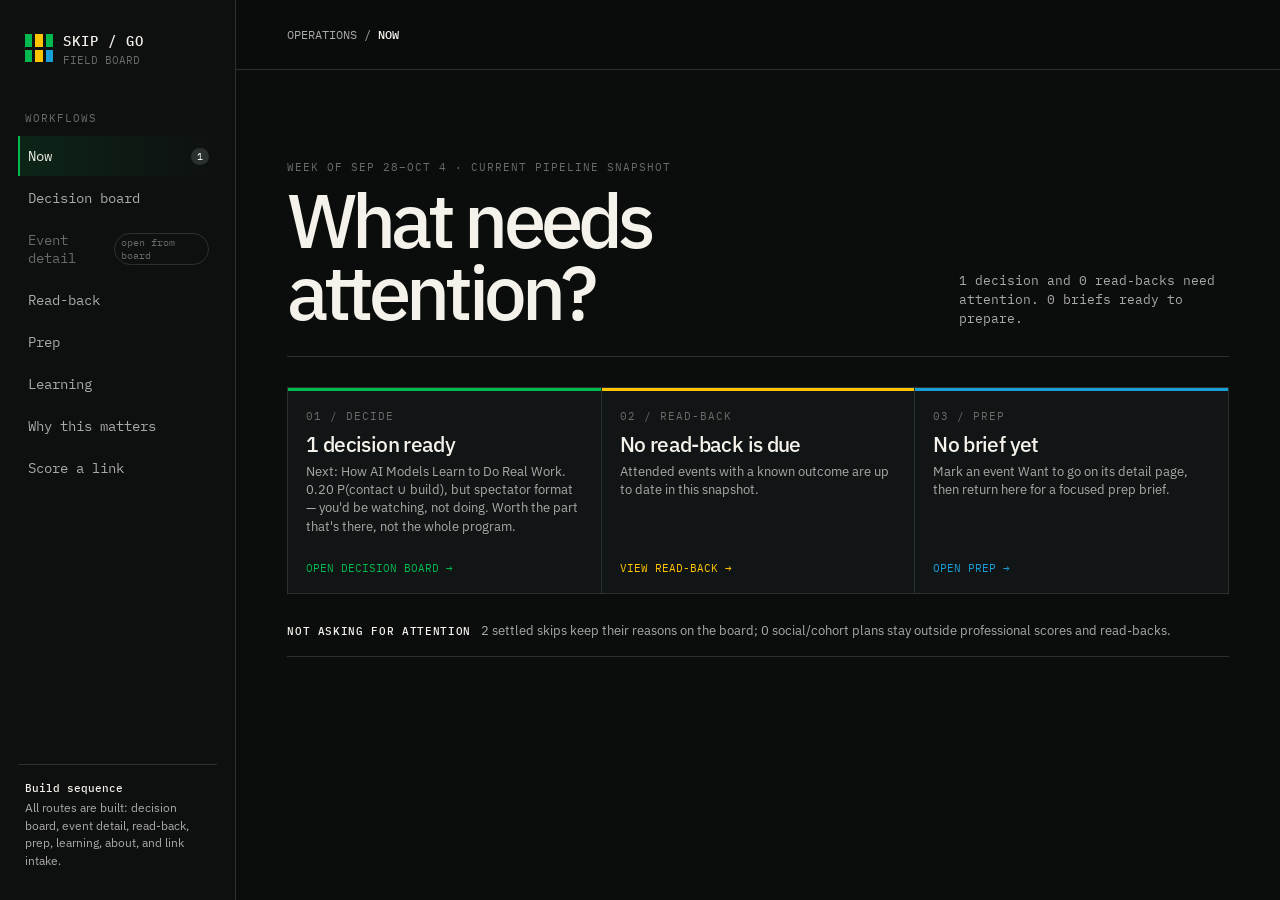
==== commit a7fbed89: "frontend: prep/learn/about/intake routes, public/private event split, unscored UI Step 4 of the v12 " ====
--- a/app/index.html
+++ b/app/index.html
@@ -13,24 +13,58 @@
 <body>
 <div class="shell">
   <aside class="rail" aria-label="Primary navigation">
-    <a class="brand" href="#/choose"><span class="brand-mark" aria-hidden="true"><i></i><i></i><i></i><i></i><i></i><i></i></span><span><b>SKIP / GO</b><small>FIELD BOARD</small></span></a>
+    <a class="brand" href="#/home"><span class="brand-mark" aria-hidden="true"><i></i><i></i><i></i><i></i><i></i><i></i></span><span><b>SKIP / GO</b><small>FIELD BOARD</small></span></a>
     <div class="nav-label">Workflows</div>
     <nav class="nav">
+      <a href="#/home" class="nav-link" data-view="home"><span>Now</span><span class="badge" id="homeNavBadge">—</span></a>
       <a href="#/choose" class="nav-link" data-view="choose"><span>Decision board</span></a>
       <a href="#" aria-disabled="true" tabindex="-1"><span>Event detail</span><span class="badge soon">open from board</span></a>
       <a href="#/readback" class="nav-link" data-view="readback"><span>Read-back</span></a>
-      <a href="#" aria-disabled="true" tabindex="-1"><span>Prep</span><span class="badge soon">step 4</span></a>
-      <a href="#" aria-disabled="true" tabindex="-1"><span>Learning</span><span class="badge soon">step 4</span></a>
-      <a href="#" aria-disabled="true" tabindex="-1"><span>Why this matters</span><span class="badge soon">step 4</span></a>
-      <a href="#" aria-disabled="true" tabindex="-1"><span>Score a link</span><span class="badge soon">step 4</span></a>
+      <a href="#/prep" class="nav-link" data-view="prep"><span>Prep</span></a>
+      <a href="#/learn" class="nav-link" data-view="learn"><span>Learning</span></a>
+      <a href="#/about" class="nav-link" data-view="about"><span>Why this matters</span></a>
+      <a href="#/intake" class="nav-link" data-view="intake"><span>Score a link</span></a>
     </nav>
-    <div class="rail-foot"><b>Build sequence</b>Decision board, event detail, and read-back are built. Prep, learning, about, and link intake are step 4, not yet wired.</div>
+    <div class="rail-foot"><b>Build sequence</b>All routes are built: decision board, event detail, read-back, prep, learning, about, and link intake.</div>
   </aside>
   <main class="main">
     <header class="topbar">
       <span class="crumb">OPERATIONS / <b id="crumb">DECISION BOARD</b></span>
     </header>
 
+    <section class="view home" id="home">
+      <div class="home-hero">
+        <div>
+          <div class="eyebrow" id="homeEyebrow">Current week</div>
+          <h1>What needs attention?</h1>
+        </div>
+        <p id="homeSummary"></p>
+      </div>
+
+      <div class="attention-grid" aria-label="Current actions">
+        <a class="attention-card go" id="homeDecisionCard" href="#/choose">
+          <span class="section-kicker">01 / DECIDE</span>
+          <h2 id="homeDecisionTitle"></h2>
+          <p id="homeDecisionDetail"></p>
+          <b id="homeDecisionAction"></b>
+        </a>
+        <a class="attention-card due" id="homeReadbackCard" href="#/readback">
+          <span class="section-kicker">02 / READ-BACK</span>
+          <h2 id="homeReadbackTitle"></h2>
+          <p id="homeReadbackDetail"></p>
+          <b id="homeReadbackAction"></b>
+        </a>
+        <a class="attention-card prep-card" id="homePrepCard" href="#/prep">
+          <span class="section-kicker">03 / PREP</span>
+          <h2 id="homePrepTitle"></h2>
+          <p id="homePrepDetail"></p>
+          <b id="homePrepAction"></b>
+        </a>
+      </div>
+
+      <p class="settled-note" id="homeSettledNote"></p>
+    </section>
+
     <section class="view active" id="choose">
       <div class="view-heading">
         <div>
@@ -50,6 +84,8 @@
           <button class="week-nav" id="weekNext" type="button">Next &rarr;</button>
         </div>
       </div>
+
+      <p class="week-fallback-note" id="weekFallbackNote" hidden></p>
 
       <div class="dispatch">
         <section class="board" aria-labelledby="boardTitle">
@@ -77,7 +113,7 @@
       </section>
       <div class="skip-drawer" id="skipDrawer"></div>
 
-      <p class="not-built">Prep, learning, about, and link intake are step 4 of this build and aren't wired yet. This view is grounded in the real <code>data/events.json</code> / <code>data/score_summary.json</code>, regenerated by <code>app/build_data.py</code> — nothing here is fixture data.</p>
+      <p class="not-built">This view is grounded in the real <code>data/events.json</code> / <code>data/score_summary.json</code>, regenerated by <code>app/build_data.py</code> — nothing here is fixture data.</p>
     </section>
 
     <section class="view readback" id="readback">
@@ -97,8 +133,34 @@
           </div>
           <p id="readbackStatus"></p>
         </div>
-        <label for="readbackFeedback" id="readbackPrompt">Tell me what happened</label>
+
+        <button type="button" id="toggleAddEvent" class="link-btn" aria-expanded="false" title="Add an event by link — to help me understand why you think the way you think about one event">+ Add an event by link</button>
+        <form id="addEventForm" class="add-event-form" hidden>
+          <div class="add-event-row">
+            <label for="addEventUrl">Event link</label>
+            <input type="url" id="addEventUrl" placeholder="https://…" required>
+          </div>
+          <button type="submit" class="primary">Add →</button>
+          <p class="add-event-help">Just the link — saved on this device only. This can never become a real row in <code>data/outcomes.json</code> (no server for a static page to write to); it's a place to jot your own reaction down before you forget it, not a scored or verified record.</p>
+        </form>
+
+        <div class="felt-score-input" id="feltScoreInput" hidden>
+          <label for="feltScoreRange">HOW DID IT FEEL? (0–10)</label>
+          <div class="felt-score-row">
+            <input type="range" id="feltScoreRange" min="0" max="10" step="1" value="5">
+            <output id="feltScoreValue" for="feltScoreRange">5</output>
+          </div>
+        </div>
+
+        <div class="prompt-row">
+          <label for="readbackFeedback" id="readbackPrompt">Tell me what happened</label>
+          <div class="voice-control">
+            <div class="voice-wave" id="voiceWave" aria-hidden="true" hidden><span></span><span></span><span></span><span></span><span></span></div>
+            <button type="button" id="voiceButton" class="voice-btn" hidden aria-pressed="false" aria-label="Speak instead of typing" title="Speak instead of typing">🎤</button>
+          </div>
+        </div>
         <textarea id="readbackFeedback" placeholder="e.g. The stage was weak, but I met someone in the line who runs a course with eight industry speakers."></textarea>
+        <p class="voice-note" id="voiceNote" hidden>Uses your browser's built-in speech recognition (Chrome/Edge) — audio is sent to your browser vendor's speech service to transcribe, the same as any other in-browser dictation. Nothing here sends it anywhere this app controls.</p>
         <div class="say-foot">
           <span id="readbackNote">Free text becomes a saved note for this event, on this device only. There is no live extraction here — turning it into a recorded fact or a suspected hypothesis is a separate, reviewable step (see the note below), not something this page does automatically.</span>
           <button class="primary" id="readbackSubmit" type="button">READ BACK WHAT I SAID →</button>
@@ -107,7 +169,7 @@
 
       <div class="readback-flow">
         <section class="recorded" id="recordedPane">
-          <div class="pane-top"><h2>Recorded</h2><span>facts · from data/outcomes.json</span></div>
+          <div class="pane-top"><h2>Recorded</h2><span id="recordedSource">facts · from data/outcomes.json</span></div>
           <div id="recordedFacts"></div>
           <div id="pendingNotesList"></div>
         </section>
@@ -119,6 +181,223 @@
       </div>
 
       <p class="not-built">Why no live AI extraction: turning free text into a recorded fact or a new hypothesis needs a real model call, which needs a server holding an API key. This is a static page with no server — and unlike the Google Maps key, an LLM key is a real secret that must never be embedded in client-side code anyone can view-source. SPEC.md §5 already names the real fix (a serverless function holding the key) for when this moves off local-only. Until then, notes saved here are exactly what you typed, nothing more — <code>capture_feedback.py</code> is still the real, reviewable path from a note to a recorded fact.</p>
+    </section>
+
+    <section class="view prep" id="prep">
+      <div class="view-heading">
+        <div>
+          <div class="eyebrow">Event brief · pre-attendance</div>
+          <h1>Arrive with a reason to start a conversation.</h1>
+        </div>
+        <p>Prep is for an event you've already marked "want to go" on its detail page. Facts here come straight from the listing; anything the listing doesn't confirm is marked pending, not guessed.</p>
+      </div>
+
+      <section class="prep-picker">
+        <div>
+          <label for="prepEvent">EVENT YOU ARE PREPARING FOR</label>
+          <select id="prepEvent"></select>
+        </div>
+        <p id="prepStatus"></p>
+      </section>
+
+      <button type="button" id="togglePrepLink" class="link-btn" aria-expanded="false" title="Add an event by link — to prep for something the pipeline never scraped">+ Add an event by link</button>
+      <form id="prepLinkForm" class="add-event-form" hidden>
+        <div class="add-event-row">
+          <label for="prepLinkUrl">Event link</label>
+          <input type="url" id="prepLinkUrl" placeholder="https://…" required>
+        </div>
+        <button type="submit" class="primary">Add →</button>
+        <p class="add-event-help">Just the link — saved on this device only. This event was never scraped or scored by the pipeline, so its brief stays honestly pending until you fill in what you know yourself.</p>
+      </form>
+
+      <article class="prep-brief" id="prepBrief" hidden>
+        <header>
+          <div class="section-kicker" id="prepSource"></div>
+          <h2 id="prepTitle"></h2>
+          <p id="prepLine"></p>
+          <a id="prepListing" class="source-link" target="_blank" rel="noopener">Open event listing ↗</a>
+        </header>
+
+        <div class="prep-sections">
+          <section>
+            <div class="prep-kicker">01 / HOST CONTEXT</div>
+            <h3>What is confirmed about the host?</h3>
+            <div id="prepHost" class="prep-content"></div>
+          </section>
+          <section>
+            <div class="prep-kicker">02 / PEOPLE TO NOTICE</div>
+            <h3>Who is named on the listing?</h3>
+            <div id="prepPeople" class="prep-content"></div>
+          </section>
+          <section class="prep-question">
+            <div class="prep-kicker">03 / ONE OPENING</div>
+            <h3>A topic to take into the room</h3>
+            <p id="prepQuestion"></p>
+            <small id="prepQuestionNote"></small>
+          </section>
+        </div>
+
+        <footer><b>PROTOTYPE BOUNDARY</b><span>Host/speaker background research and identity resolution are a separate, server-side data layer (see PREP_SPEC.md §2-§3, DESIGN_V12_HANDOFF.md's <code>event_preparation</code> schema) that isn't built yet. This brief shows only what the listing and pipeline scoring itself confirm — everything else stays visibly pending, never invented.</span></footer>
+      </article>
+
+      <p class="prep-empty" id="prepEmpty" hidden>No events marked "want to go" yet. Open an event on the decision board and mark <b>Want to go</b>, or add one by link above, then come back here for its brief.</p>
+    </section>
+
+    <section class="view learn" id="learn">
+      <div class="view-heading">
+        <div>
+          <div class="eyebrow">Evidence, not a victory lap</div>
+          <h1>Personal learning with the uncertainty left in.</h1>
+        </div>
+        <p>Outcomes are sparse by design. The system shows the count before it offers a rate. This reads <code>data/outcomes.json</code> and <code>data/pending_hypotheses.json</code> directly — nothing here is fixture data, and neither file is ever committed (SPEC.md §4 privacy boundary).</p>
+      </div>
+
+      <div class="learn-grid">
+        <section class="calibration">
+          <div class="section-kicker">Calibration · predicted vs. delivered</div>
+          <h2>The one number that has to stay honest.</h2>
+          <div class="empty-rate">
+            <div class="empty-ring" id="calibRing"></div>
+            <div>
+              <b id="calibHeadline"></b>
+              <span id="calibDetail"></span>
+            </div>
+          </div>
+          <p class="fineprint" id="calibFineprint"></p>
+        </section>
+        <section class="hypotheses">
+          <div class="section-kicker">Pending hypotheses</div>
+          <h2>Not yet allowed to steer.</h2>
+          <p class="hypotheses-intro">Patterns can accumulate evidence. They cannot be approved because adjacent facts look right — SPEC.md §1c requires independent support across at least 3 events before any weight changes.</p>
+          <div id="hypothesesList"></div>
+        </section>
+      </div>
+
+      <section class="learn-cases">
+        <div>
+          <div class="section-kicker">Felt vs. delivered · every labeled row</div>
+          <h2>How a room felt is not the outcome.</h2>
+          <div id="feltCases"></div>
+        </div>
+        <div class="principle-lines">
+          <p>A prior hook is what makes an event warm for you.</p>
+          <p>Scoring picks the room; follow-up is what converts it.</p>
+          <p>Watching people instead of watching events — let me build your watchlist.</p>
+          <p>Reasons argue with you. Rules decide for you.</p>
+        </div>
+      </section>
+
+      <section class="standards">
+        <b>Frozen standard</b>
+        <p>The outcome definition and T+0 / T+7 / T+30 horizons are deliberately absent from controls (SPEC.md §1). The scoring model (<code>score/scorer.py</code>) is a hand-written v0 heuristic, not fitted weights; sources remain the calendars this pipeline actually follows — Luma, Haas CampusGroups, and Partiful — not every event in the Bay Area (SPEC.md §5).</p>
+      </section>
+
+      <p class="not-built" id="learnEmptyNote" hidden>No local outcomes/hypotheses record found — <code>app/generated/private_data.js</code> is missing or empty. Run <code>python3 app/build_data.py</code> after a local pipeline run to populate this page.</p>
+    </section>
+
+    <section class="view about" id="about">
+      <div class="view-heading">
+        <div>
+          <div class="eyebrow">The product thesis</div>
+          <h1>A calendar is not the point.</h1>
+        </div>
+        <p>Skip or Go is a personal decision system: watch people and rooms with real possibility, not every event that arrives.</p>
+      </div>
+
+      <div class="about-story">
+        <section>
+          <div class="section-kicker">Permission to say no</div>
+          <h2>Most listings are not decisions.</h2>
+          <p>Most event tools optimize for discovery. This one makes a deliberate week possible: a room can be interesting and still not be the right professional plan. A settled SKIP is a result, not a missed opportunity.</p>
+        </section>
+
+        <section>
+          <div class="section-kicker">What P means</div>
+          <h2>P(contact ∪ build) is a pre-event bet.</h2>
+          <p>It means: before you go, how likely is this event to lead either to a meaningful contact after the room or to a traceable build that begins because of it? It is not a measure of whether the night is fun, prestigious, or socially valuable. Those things can matter, but they do not turn an event into a professional hit.</p>
+          <div class="factor-list">
+            <div><b>Can you participate?</b><span>A workshop or build night gives you something to do; a talk can be relevant but still be spectator.</span></div>
+            <div><b>Who is in the room?</b><span>Target-company proximity matters more than prestige or seniority alone.</span></div>
+            <div><b>Is there a warm way in?</b><span>A prior hook, a companion, or a recurring context can make an interaction more likely to continue.</span></div>
+            <div><b>What is the friction?</b><span>Room size, cohort saturation, travel, and timing shape whether the opportunity is practical.</span></div>
+          </div>
+          <p>These are the major inputs, not a formula. Every professional event can be opened to inspect its own evidence — see the score factors on that event's detail page. The result is a plain GO, PART, SKIP, or conditional GO IF.</p>
+        </section>
+
+        <section>
+          <div class="section-kicker">A transparent v0, not a magic recommendation</div>
+          <h2>Scoring picks the room; follow-up is what converts it.</h2>
+          <p>Each score is a stated probability of contact or build, not an achievement metric. Professional events are evaluated from format, whether you can participate, proximity to the people you want to meet, prior hooks, cohort saturation, group context, room size, and travel cost. Social and cohort plans remain visible because belonging matters, but they keep their own lane — see the decision board.</p>
+        </section>
+
+        <section>
+          <div class="section-kicker">Read-back is the hinge</div>
+          <h2>What happened has to be attached to the event.</h2>
+          <p>Without an outcome record, the score is only taste. Read-back records what actually happened at T+0, T+7, and T+30; it separates facts that can be corrected now from patterns that must earn repeated evidence. First choose the event, then add your own words.</p>
+          <div class="why-loop">
+            <div><b>01 / CHOOSE</b><span>Score the room before going, while the prediction can still be wrong.</span></div>
+            <div><b>02 / ATTEND</b><span>Show up with a purpose, or take only the useful part.</span></div>
+            <div><b>03 / READ-BACK</b><span>Record what happened in your own words, at T+0, T+7, and T+30.</span></div>
+            <div><b>04 / LEARN</b><span>Let repeated evidence — not one good night — propose a change.</span></div>
+          </div>
+        </section>
+
+        <section>
+          <div class="section-kicker">Honest coverage</div>
+          <h2>What the system sees — and what it does not.</h2>
+          <p>The system sees followed Luma calendars, Haas CampusGroups, and Partiful — not everything in the Bay Area. Unknown data remains unknown, and suppressed events are counted rather than silently dropped. Source provenance, unknown fields, suppressed reachability, and pending hypotheses stay on the surface.</p>
+          <p id="aboutCoverageDetail"></p>
+        </section>
+
+        <section class="standards">
+          <b>What remains frozen</b>
+          <p>The outcome definition and its horizons do not become settings. The system can learn from repeated evidence; it cannot renegotiate what counts as an outcome.</p>
+        </section>
+      </div>
+    </section>
+
+    <section class="view intake-view" id="intake">
+      <div class="view-heading">
+        <div>
+          <div class="eyebrow">Manual candidate</div>
+          <h1>Bring one event into the field board.</h1>
+        </div>
+        <p>Scoring should expose gaps before it produces confidence. This never writes to <code>data/events.json</code> — there's no server for a static page to fetch or score an arbitrary URL. Candidates are saved on this device only, clearly labeled UNSCORED, until a real pipeline run picks them up.</p>
+      </div>
+
+      <div class="link-well">
+        <div class="section-kicker">Listing URL</div>
+        <h2>Paste the page — not a summary of it.</h2>
+        <p>The system will preserve the listing as a source, then show the missing pre-event facts that prevent an honest verdict.</p>
+        <form class="big-link" id="bigIntake">
+          <input id="bigUrl" type="url" placeholder="https://…" aria-label="Paste event listing URL" required>
+          <button type="submit">SCORE CANDIDATE →</button>
+        </form>
+        <p class="intake-status" id="bigStatus"></p>
+      </div>
+
+      <div class="intake-steps">
+        <div><b>01 / INGEST</b><span>Keep the URL and source platform attached to the row.</span></div>
+        <div><b>02 / ENRICH</b><span>Find place, format, participation, and the actual room.</span></div>
+        <div><b>03 / DECIDE</b><span>Route to GO, PART, SKIP — or leave it unscored.</span></div>
+      </div>
+
+      <section class="intake-candidates" aria-labelledby="intakeCandidatesTitle">
+        <h2 id="intakeCandidatesTitle">Candidates on this device</h2>
+        <div id="intakeCandidateList"></div>
+      </section>
+
+      <article class="intake-detail" id="intakeDetail" hidden>
+        <header>
+          <div class="section-kicker" id="intakeDetailSource"></div>
+          <h2 id="intakeDetailTitle"></h2>
+          <a id="intakeDetailListing" class="source-link" target="_blank" rel="noopener">Open event listing ↗</a>
+        </header>
+        <div class="detail-facts" id="intakeDetailFacts"></div>
+        <footer><b>UNSCORED</b><span>This candidate was never run through <code>ingest/</code>, <code>enrich/</code>, or <code>score/</code> — every fact below is genuinely unknown, not guessed. It becomes real once a local pipeline run actually fetches and scores this listing (or, per SPEC.md §5, a future serverless intake function does).</span></footer>
+      </article>
+
+      <p class="not-built">No live scraping or scoring happens here — there is no server for a static page to fetch an arbitrary URL or hold the pipeline's logic, and an LLM key can't safely live in client-side code (same reasoning as read-back's free-text capture, SPEC.md §5). This candidate stays a labeled placeholder, on this device only, until <code>run_ingest.py</code> / <code>score_events.py</code> actually process it. It never becomes a real row in <code>data/events.json</code> from here.</p>
     </section>
   </main>
 </div>
@@ -172,6 +451,10 @@
 <script src="scoring.js"></script>
 <script src="intent_store.js"></script>
 <script src="readback_store.js"></script>
+<script src="local_outcomes_store.js"></script>
+<script src="prep_link_store.js"></script>
+<script src="intake_store.js"></script>
+<script src="people.js"></script>
 <script src="app.js"></script>
 </body>
 </html>
--- a/app/styles.css
+++ b/app/styles.css
@@ -2,6 +2,10 @@
   --ink:#f4f2ea; --muted:#a9aaa6; --faint:#696b68;
   --ground:#0b0d0d; --panel:#121515; --panel-2:#171b1a; --line:#2a302e;
   --go:#00b94f; --part:#ffc400; --red:#e4002b; --blue:#189fd8; --orange:#f58025;
+  /* Not a BART line color on purpose — `unscored` (SPEC.md §3c) isn't a verdict on the go/part/
+     skip spectrum, it's "we don't know yet." A muted violet reads as its own, deliberately
+     uncertain-looking category rather than a weak go or a soft skip. */
+  --unscored:#a78bfa;
   --mono:"IBM Plex Mono",monospace; --sans:"IBM Plex Sans",sans-serif;
 }
 *{box-sizing:border-box}
@@ -41,9 +45,33 @@
 .view-heading{display:flex;align-items:end;justify-content:space-between;gap:24px;margin-bottom:22px;flex-wrap:wrap}
 .view-heading h1{font-size:clamp(24px,3vw,40px);line-height:1.05;letter-spacing:-.04em;margin:8px 0 0;max-width:760px;font-weight:500}
 .view-heading p{margin:0;color:var(--muted);max-width:460px}
-.eyebrow{font:11px var(--mono);letter-spacing:.09em;text-transform:uppercase;color:var(--faint)}
+.eyebrow,.section-kicker{font:11px var(--mono);letter-spacing:.09em;text-transform:uppercase;color:var(--faint)}
+.source-link{display:inline-block;border:1px solid var(--line);color:var(--ink);background:transparent;padding:7px 10px;font:11px var(--mono);text-decoration:none}
+.source-link:hover{border-color:var(--blue);color:var(--blue)}
+
+/* ---------- Now / attention entry ---------- */
+.home{max-width:1120px;padding-top:clamp(54px,10vh,118px)}
+.home-hero{display:flex;justify-content:space-between;gap:28px;align-items:end;padding-bottom:28px;border-bottom:1px solid var(--line)}
+.home-hero h1{font-size:clamp(42px,6vw,76px);line-height:.95;letter-spacing:-.065em;font-weight:500;margin:10px 0 0}
+.home-hero p{font:13px/1.45 var(--mono);color:var(--muted);max-width:270px;margin:0}
+.attention-grid{display:grid;grid-template-columns:repeat(3,minmax(0,1fr));grid-auto-rows:205px;gap:1px;background:var(--line);border:1px solid var(--line);margin-top:30px}
+.attention-card{display:flex;flex-direction:column;min-height:0;height:100%;padding:18px;background:var(--panel);color:var(--ink);text-decoration:none;transition:background .2s}
+.attention-card:hover{background:#1a211f}
+.attention-card.go{border-top:3px solid var(--go)}
+.attention-card.due{border-top:3px solid var(--part)}
+.attention-card.prep-card{border-top:3px solid var(--blue)}
+.attention-card h2{font-size:21px;line-height:1.13;letter-spacing:-.03em;font-weight:500;margin:10px 0 6px;max-width:15ch}
+.attention-card p{font-size:13px;line-height:1.4;color:var(--muted);margin:0}
+.attention-card b{font:11px var(--mono);margin-top:auto;padding-top:12px}
+.attention-card.go b{color:var(--go)}
+.attention-card.due b{color:var(--part)}
+.attention-card.prep-card b{color:var(--blue)}
+.settled-note{border-bottom:1px solid var(--line);padding:15px 0;color:var(--muted);font-size:13px}
+.settled-note b{color:var(--ink);font:500 11px var(--mono);letter-spacing:.06em;margin-right:10px}
 
 .dispatch{display:grid;grid-template-columns:minmax(500px,1.25fr) minmax(265px,.63fr);gap:25px}
+.week-fallback-note{margin:0 0 14px;padding:9px 14px;background:rgba(255,196,0,.1);border:1px solid rgba(255,196,0,.3);color:var(--part);font:12px/1.5 var(--mono)}
+.week-fallback-note[hidden]{display:none}
 .board-top{display:flex;justify-content:space-between;align-items:center;gap:16px;flex-wrap:wrap;padding:15px 0}
 .week-switch{display:flex;align-items:center;gap:8px;flex-wrap:wrap}
 .week-nav{border:1px solid var(--line);background:transparent;color:var(--ink);font:11px var(--mono);padding:8px 11px}
@@ -80,6 +108,7 @@
 .map-point circle{fill:var(--ground);stroke:var(--go);stroke-width:4;transition:r .18s}
 .map-point.part circle,.map-point.go_if circle{stroke:var(--part)}
 .map-point.social_cohort circle{stroke:var(--blue)}
+.map-point.unscored circle{stroke:var(--unscored)}
 .map-point.skip circle{stroke:#cfd2cb}
 .map-point:hover circle,.map-point:focus circle{stroke-width:5}
 .map-point.selected circle{stroke-width:5;filter:drop-shadow(0 0 6px currentColor)}
@@ -102,6 +131,7 @@
 .selected-state{font:11px var(--mono);letter-spacing:.08em;color:var(--go)}
 .selected-event.part .selected-state,.selected-event.go_if .selected-state{color:var(--part)}
 .selected-event.social_cohort .selected-state{color:var(--blue)}
+.selected-event.unscored .selected-state{color:var(--unscored)}
 .selected-event.skip .selected-state,.selected-event.suppressed .selected-state{color:#a5aaa6}
 .selected-address{font:12px/1.4 var(--mono);color:#d3d9d4;padding:11px 0;border-top:1px solid var(--line);border-bottom:1px solid var(--line)}
 .selected-line{font-size:14px;line-height:1.42;color:var(--muted);margin:13px 0}
@@ -139,6 +169,7 @@
 .inventory-row .item-state{font:12px var(--mono);color:var(--go);padding-top:2px}
 .inventory-row.part .item-state,.inventory-row.go_if .item-state{color:var(--part)}
 .inventory-row.social_cohort .item-state{color:var(--blue)}
+.inventory-row.unscored .item-state{color:var(--unscored)}
 .inventory-row.skip .item-state{color:#a4a8a5}
 .inventory-row button.event-name{border:0;background:transparent;color:var(--ink);padding:0;text-align:left;font:500 17px var(--sans);line-height:1.3;cursor:pointer}
 .inventory-row button.event-name:hover{text-decoration:underline;text-decoration-color:var(--go)}
@@ -181,10 +212,12 @@
 .decision-banner.part,.decision-banner.go_if{border-color:var(--part);background:rgba(255,196,0,.08)}
 .decision-banner.skip{border-color:#7e8782;background:rgba(255,255,255,.04)}
 .decision-banner.social_cohort{border-color:var(--blue);background:rgba(24,159,216,.08)}
+.decision-banner.unscored{border-color:var(--unscored);background:rgba(167,139,250,.08)}
 .decision-banner h2{font:500 15px var(--mono);color:var(--go);margin:0;letter-spacing:.04em}
 .decision-banner.part h2,.decision-banner.go_if h2{color:var(--part)}
 .decision-banner.skip h2{color:#a5aaa6}
 .decision-banner.social_cohort h2{color:var(--blue)}
+.decision-banner.unscored h2{color:var(--unscored)}
 .decision-banner p{margin:8px 0 0;font-size:15px;line-height:1.5}
 .decision-banner #detailPrincipleLine{font-weight:500;color:var(--ink)}
 .decision-banner #detailReason{color:#c9cdc7;font-size:14px}
@@ -241,11 +274,17 @@
   .selected-event{grid-row:span 2}
   .view-heading{display:block}
   .view-heading p{margin-top:13px}
+  .home-hero{display:block}
+  .home-hero p{margin-top:15px}
+  .attention-grid{grid-template-columns:1fr;grid-auto-rows:154px}
   .inventory-group{grid-template-columns:1fr;gap:7px}
 }
 @media(max-width:530px){
   .signal-side{display:block}
   .view-heading h1{font-size:28px}
+  .home{padding-top:42px}
+  .home-hero h1{font-size:42px}
+  .settled-note b{display:block;margin-bottom:6px}
   .suppressed{display:block}
   .suppressed button{display:block;margin-top:10px}
   .inventory-row{grid-template-columns:60px minmax(0,1fr) 78px;padding:14px 11px}
@@ -260,6 +299,29 @@
 .readback-picker>div{min-width:0;flex:1}
 .readback-picker select{width:100%;background:#0c0e0e;border:1px solid #37403d;color:var(--ink);padding:10px;font:13px var(--sans)}
 .readback-picker p{max-width:220px;margin:0;font:11px/1.45 var(--mono);color:var(--part)}
+.link-btn{display:inline-block;border:0;background:transparent;color:var(--blue);font:11px var(--mono);padding:0;margin-bottom:14px;cursor:pointer;text-decoration:underline;text-decoration-color:transparent}
+.link-btn:hover{text-decoration-color:var(--blue)}
+.add-event-form{border:1px solid #37403d;background:#0d1010;padding:16px;margin-bottom:18px;display:grid;gap:12px}
+.add-event-form[hidden]{display:none}
+.add-event-row label{margin-bottom:5px}
+.add-event-row input{width:100%;background:#0c0e0e;border:1px solid #37403d;color:var(--ink);padding:9px;font:13px var(--sans)}
+.add-event-help{font-size:11px;color:var(--muted);margin:2px 0 0;line-height:1.5}
+.felt-score-input{margin-bottom:18px}
+.felt-score-input[hidden]{display:none}
+.felt-score-row{display:flex;align-items:center;gap:12px}
+.felt-score-row input[type="range"]{flex:1;accent-color:var(--go)}
+.felt-score-row output{font:500 20px var(--mono);color:var(--ink);min-width:1.5em;text-align:right}
+.prompt-row{display:flex;justify-content:space-between;align-items:center;gap:12px;flex-wrap:wrap}
+.prompt-row label{margin-bottom:0}
+.voice-control{display:flex;align-items:center;gap:10px;margin-bottom:9px}
+.voice-btn{border:1px solid #424a46;background:#0f1211;color:var(--muted);font-size:15px;line-height:1;width:32px;height:32px;border-radius:50%;padding:0;display:inline-flex;align-items:center;justify-content:center;cursor:pointer;flex:none}
+.voice-btn:hover{border-color:var(--go);color:var(--ink)}
+.voice-btn.recording{border-color:var(--red);color:var(--red);background:rgba(228,0,43,.14)}
+.voice-wave{display:flex;align-items:center;gap:3px;height:18px}
+.voice-wave[hidden]{display:none}
+.voice-wave span{width:3px;min-height:3px;border-radius:2px;background:var(--red);transition:height .06s linear}
+.voice-note{font-size:11px;color:var(--muted);margin:-4px 0 11px;line-height:1.5}
+@media(prefers-reduced-motion:reduce){.voice-wave span{transition:none}}
 .say textarea{width:100%;min-height:126px;resize:vertical;background:#0c0e0e;border:1px solid #37403d;color:var(--ink);padding:14px;line-height:1.5;font-family:var(--sans)}
 .say-foot{margin-top:11px;display:flex;justify-content:space-between;gap:12px;align-items:center;flex-wrap:wrap}
 .say-foot span{font-size:12px;color:var(--muted);max-width:60ch}
@@ -289,3 +351,117 @@
 .awaiting{margin-top:12px;color:#d9c679;font:11px var(--mono)}
 @media(max-width:900px){.readback-flow{grid-template-columns:1fr}}
 @media(max-width:530px){.readback-picker{display:block}.readback-picker p{max-width:none;margin-top:10px}.say-foot{align-items:start}}
+
+/* ---------- Prep (step 4a) ---------- */
+.prep{max-width:1080px}
+.prep-picker{display:flex;justify-content:space-between;gap:22px;align-items:end;border-bottom:1px solid var(--line);padding:0 0 17px;margin-bottom:25px;flex-wrap:wrap}
+.prep-picker label{display:block;font:11px var(--mono);letter-spacing:.08em;color:var(--muted);margin-bottom:8px}
+.prep-picker select{min-width:min(540px,100%);background:#0d1010;border:1px solid #3a4540;color:var(--ink);padding:11px;font-size:15px}
+.prep-picker p{margin:0;font:11px/1.45 var(--mono);color:var(--go);max-width:260px}
+.prep-picker[hidden]{display:none}
+.prep-brief{border-top:3px solid var(--go);background:var(--panel)}
+.prep-brief[hidden]{display:none}
+.prep-brief>header{padding:clamp(23px,4vw,43px);background:radial-gradient(circle at 80% 0,rgba(0,185,79,.15),transparent 35%)}
+.prep-brief h2{font-size:clamp(26px,4.5vw,42px);line-height:1.05;letter-spacing:-.04em;font-weight:500;max-width:740px;margin:9px 0 13px}
+.prep-brief header>p{max-width:650px;color:#d7ddd7;font-size:16px;margin:0 0 20px;line-height:1.5}
+.prep-sections{display:grid;grid-template-columns:1fr 1fr 1.05fr;gap:1px;background:var(--line)}
+.prep-sections section{padding:22px;background:#101313}
+.prep-kicker{font:11px var(--mono);letter-spacing:.08em;color:var(--blue)}
+.prep-sections h3{font-size:18px;line-height:1.25;font-weight:500;margin:9px 0 15px}
+.prep-content{border-top:1px solid var(--line)}
+.prep-content div{padding:11px 0;border-bottom:1px solid var(--line)}
+.prep-content b{display:block;font:12px var(--mono);color:var(--ink);margin-bottom:4px}
+.prep-content span{font-size:13px;line-height:1.45;color:var(--muted)}
+.prep-content .pending{color:#d4c184}
+.prep-question{border-top:2px solid var(--part)}
+.prep-question p{font-size:16px;line-height:1.45;color:var(--ink);margin:0}
+.prep-question small{display:block;margin-top:14px;font:11px/1.5 var(--mono);color:var(--muted)}
+.prep-brief footer{display:flex;gap:14px;padding:15px 22px;background:#0c0e0e;font-size:12px;color:var(--muted)}
+.prep-brief footer b{font:11px var(--mono);color:var(--blue);white-space:nowrap}
+.prep-empty{border:1px dashed var(--line);padding:20px;color:var(--muted);font-size:13px}
+@media(max-width:900px){.prep-sections{grid-template-columns:1fr}}
+@media(max-width:530px){.prep-picker{display:block}.prep-picker select{min-width:0;width:100%}.prep-picker p{margin-top:10px}.prep-brief footer{display:block}.prep-brief footer span{display:block;margin-top:7px}}
+
+/* ---------- Learning (step 4b) ---------- */
+.learn{max-width:1100px}
+.learn-grid{display:grid;grid-template-columns:1.15fr .85fr;gap:25px}
+.calibration{border:1px solid var(--line);background:var(--panel);padding:24px}
+.calibration h2,.hypotheses h2{font:500 22px var(--sans);margin:4px 0 10px}
+.empty-rate{display:flex;gap:22px;align-items:center;padding:20px 0;border-top:1px solid var(--line);border-bottom:1px solid var(--line);margin:18px 0}
+.empty-ring{width:76px;height:76px;border-radius:50%;border:6px solid #303634;border-top-color:var(--part);display:grid;place-items:center;flex:none;font:12px var(--mono);text-align:center;padding:4px}
+.empty-rate b{display:block;font-size:17px}
+.empty-rate span{display:block;color:var(--muted);font-size:13px;margin-top:4px}
+.fineprint{font-size:12px;color:var(--muted);margin:0}
+.hypotheses{border-top:3px solid var(--part);padding:0 0 18px}
+.hypotheses-intro{color:var(--muted);font-size:13px;margin:7px 0 15px}
+.hyp-card{padding:15px 0;border-top:1px solid var(--line)}
+.hyp-card:first-of-type{border-top:0}
+.hyp-card b{font-size:14px;font-weight:500;line-height:1.35;display:block}
+.hyp-card p{font-size:12px;color:var(--muted);margin:5px 0 9px}
+.support{display:flex;justify-content:space-between;font:11px var(--mono);color:var(--part)}
+.support i{height:5px;background:#3a3214;display:block;flex:1;margin:5px 0 0 10px;position:relative}
+.support i:after{content:"";display:block;width:var(--support,0%);height:100%;background:var(--part)}
+.learn-cases{display:grid;grid-template-columns:1.1fr .9fr;gap:26px;border-top:1px solid var(--line);margin-top:31px;padding-top:22px}
+.learn-cases>div>h2{font-size:24px;line-height:1.12;font-weight:500;margin:6px 0 11px}
+.felt-case{padding:15px 0;border-top:1px solid var(--line)}
+.felt-case:first-of-type{border-top:0}
+.felt-case b{display:block;font-size:15px;font-weight:500}
+.felt-case .felt-meta{font:11px var(--mono);color:var(--muted);margin:4px 0 8px;text-transform:uppercase;letter-spacing:.04em}
+.felt-case .felt-streams{font-size:12px;color:var(--muted);margin:0 0 8px}
+.felt-case .felt-quote{font-size:13px;color:#d3d4ce;line-height:1.5;margin:0}
+.principle-lines{border-left:2px solid var(--blue);padding-left:18px}
+.principle-lines p{font:500 15px/1.45 var(--sans);color:var(--ink);margin:0;padding:10px 0;border-bottom:1px solid var(--line)}
+.principle-lines p:last-child{border:0}
+.standards{margin-top:30px;border-left:2px solid var(--blue);padding:5px 0 5px 16px}
+.standards b{font:11px var(--mono);letter-spacing:.08em;color:var(--blue)}
+.standards p{margin:6px 0 0;color:var(--muted);font-size:13px}
+@media(max-width:900px){.learn-grid,.learn-cases{grid-template-columns:1fr}}
+
+/* ---------- Why this matters (step 4c) ---------- */
+.about{max-width:820px}
+.about-story{max-width:720px}
+.about-story>section{padding:26px 0;border-top:1px solid var(--line)}
+.about-story>section:first-child{padding-top:0;border-top:0}
+.about-story h2{font-size:26px;line-height:1.1;font-weight:500;letter-spacing:-.03em;margin:7px 0 12px}
+.about-story p{margin:0;color:#c9cdc7;font-size:16px;line-height:1.6;max-width:66ch}
+.about-story p+p{margin-top:14px}
+.factor-list{margin:20px 0;display:grid;gap:0;border-top:1px solid var(--line)}
+.factor-list div{display:grid;grid-template-columns:190px 1fr;gap:18px;padding:13px 0;border-bottom:1px solid var(--line)}
+.factor-list b{font:500 14px var(--mono);color:var(--blue)}
+.factor-list span{font-size:14px;line-height:1.5;color:var(--muted)}
+.why-loop{display:grid;grid-template-columns:repeat(4,1fr);gap:1px;background:var(--line);margin-top:23px}
+.why-loop div{padding:18px;background:#101313}
+.why-loop b{display:block;font:11px var(--mono);color:var(--go);margin-bottom:8px}
+.why-loop span{font-size:13px;color:var(--muted)}
+@media(max-width:900px){.why-loop{grid-template-columns:1fr}}
+@media(max-width:530px){.about-story h2{font-size:22px}.about-story p{font-size:15px}.factor-list div{grid-template-columns:1fr;gap:5px}}
+
+/* ---------- Score a link / intake (step 4d) ---------- */
+.intake-view{max-width:900px}
+.link-well{border:1px solid var(--line);background:radial-gradient(circle at 15% 0,rgba(24,159,216,.15),transparent 33%),var(--panel);padding:clamp(24px,5vw,56px);text-align:center}
+.link-well h2{font-size:clamp(24px,4vw,40px);line-height:1.05;margin:10px auto 13px;max-width:630px;font-weight:500;letter-spacing:-.035em}
+.link-well p{max-width:550px;margin:0 auto 28px;color:var(--muted)}
+.big-link{display:flex;max-width:640px;margin:auto;border:1px solid #4b5754;background:#0e1110}
+.big-link input{flex:1;min-width:0;border:0;background:transparent;color:var(--ink);padding:16px;font-family:var(--sans)}
+.big-link button{border:0;background:var(--blue);color:#061d29;padding:0 18px;font:500 12px var(--mono);cursor:pointer}
+.big-link button:hover{filter:brightness(1.08)}
+.intake-status{margin:9px 0 0;font:12px var(--mono);color:var(--muted);min-height:18px}
+.intake-steps{display:grid;grid-template-columns:repeat(3,1fr);gap:1px;background:var(--line);margin-top:24px}
+.intake-steps div{padding:17px;background:var(--panel);text-align:left}
+.intake-steps b{font:11px var(--mono);color:var(--blue);display:block;margin-bottom:6px}
+.intake-steps span{font-size:13px;color:var(--muted)}
+.intake-candidates{margin-top:40px;border-top:1px solid var(--line);padding-top:20px}
+.intake-candidates h2{font-size:18px;font-weight:500;margin:0 0 14px}
+.intake-candidate-row{display:flex;flex-direction:column;gap:4px;width:100%;text-align:left;border:1px solid var(--line);background:var(--panel);padding:13px 16px;margin-bottom:8px;cursor:pointer;font-family:inherit;color:inherit}
+.intake-candidate-row:hover{border-color:var(--blue)}
+.intake-candidate-state{font:11px var(--mono);letter-spacing:.06em;color:var(--part)}
+.intake-candidate-name{font-size:15px;font-weight:500}
+.intake-candidate-meta{font:11px var(--mono);color:var(--muted);text-transform:uppercase;letter-spacing:.03em}
+.intake-detail{margin-top:24px;border-top:3px solid var(--blue);background:var(--panel)}
+.intake-detail[hidden]{display:none}
+.intake-detail>header{padding:clamp(20px,4vw,32px)}
+.intake-detail h2{font-size:clamp(22px,4vw,34px);line-height:1.1;margin:9px 0 13px;font-weight:500}
+.intake-detail footer{display:flex;gap:14px;padding:15px 22px;background:#0c0e0e;font-size:12px;color:var(--muted)}
+.intake-detail footer b{font:11px var(--mono);color:var(--part);white-space:nowrap}
+@media(max-width:900px){.intake-steps{grid-template-columns:1fr}}
+@media(max-width:530px){.big-link{display:block}.big-link input{padding:13px}.big-link button{width:100%;height:46px}.intake-detail footer{display:block}.intake-detail footer span{display:block;margin-top:7px}}
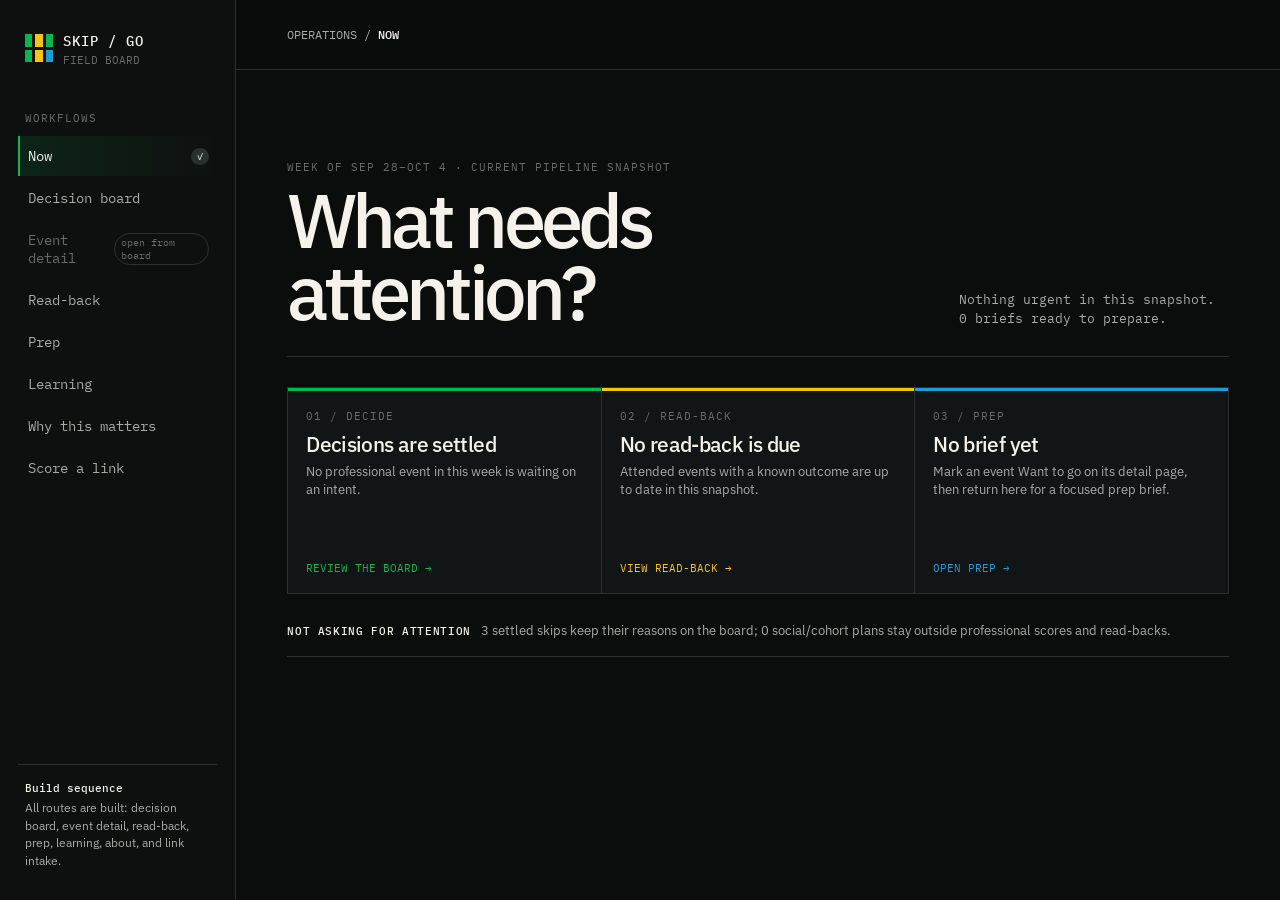
==== commit cef45e71: "score: implement SPEC.md 3b segments/social_opportunity, retract size - score/scorer.py: removed _si" ====
--- a/app/index.html
+++ b/app/index.html
@@ -289,7 +289,7 @@
 
       <section class="standards">
         <b>Frozen standard</b>
-        <p>The outcome definition and T+0 / T+7 / T+30 horizons are deliberately absent from controls (SPEC.md §1). The scoring model (<code>score/scorer.py</code>) is a hand-written v0 heuristic, not fitted weights; sources remain the calendars this pipeline actually follows — Luma, Haas CampusGroups, and Partiful — not every event in the Bay Area (SPEC.md §5).</p>
+        <p>The outcome definition and T+0 / T+7 / T+30 horizons are deliberately absent from controls (SPEC.md §1). The scoring model (<code>score/scorer.py</code>) is a hand-written v0 heuristic, not fitted weights. Luma and Haas CampusGroups are scanned automatically; Partiful has no public feed — only events she RSVPs to, plus a small public sample (SPEC.md §5).</p>
       </section>
 
       <p class="not-built" id="learnEmptyNote" hidden>No local outcomes/hypotheses record found — <code>app/generated/private_data.js</code> is missing or empty. Run <code>python3 app/build_data.py</code> after a local pipeline run to populate this page.</p>
@@ -345,7 +345,7 @@
         <section>
           <div class="section-kicker">Honest coverage</div>
           <h2>What the system sees — and what it does not.</h2>
-          <p>The system sees followed Luma calendars, Haas CampusGroups, and Partiful — not everything in the Bay Area. Unknown data remains unknown, and suppressed events are counted rather than silently dropped. Source provenance, unknown fields, suppressed reachability, and pending hypotheses stay on the surface.</p>
+          <p>Luma and Haas CampusGroups are scanned automatically. Partiful has no public feed — Partiful's own API doesn't exist, its /explore page ignores every filter and always returns the same fixed 15, and host pages 404 — so coverage there is only events she RSVPs to, plus that same small public sample. Unknown data remains unknown, and suppressed events are counted rather than silently dropped. Source provenance, unknown fields, suppressed reachability, and pending hypotheses stay on the surface.</p>
           <p id="aboutCoverageDetail"></p>
         </section>
 
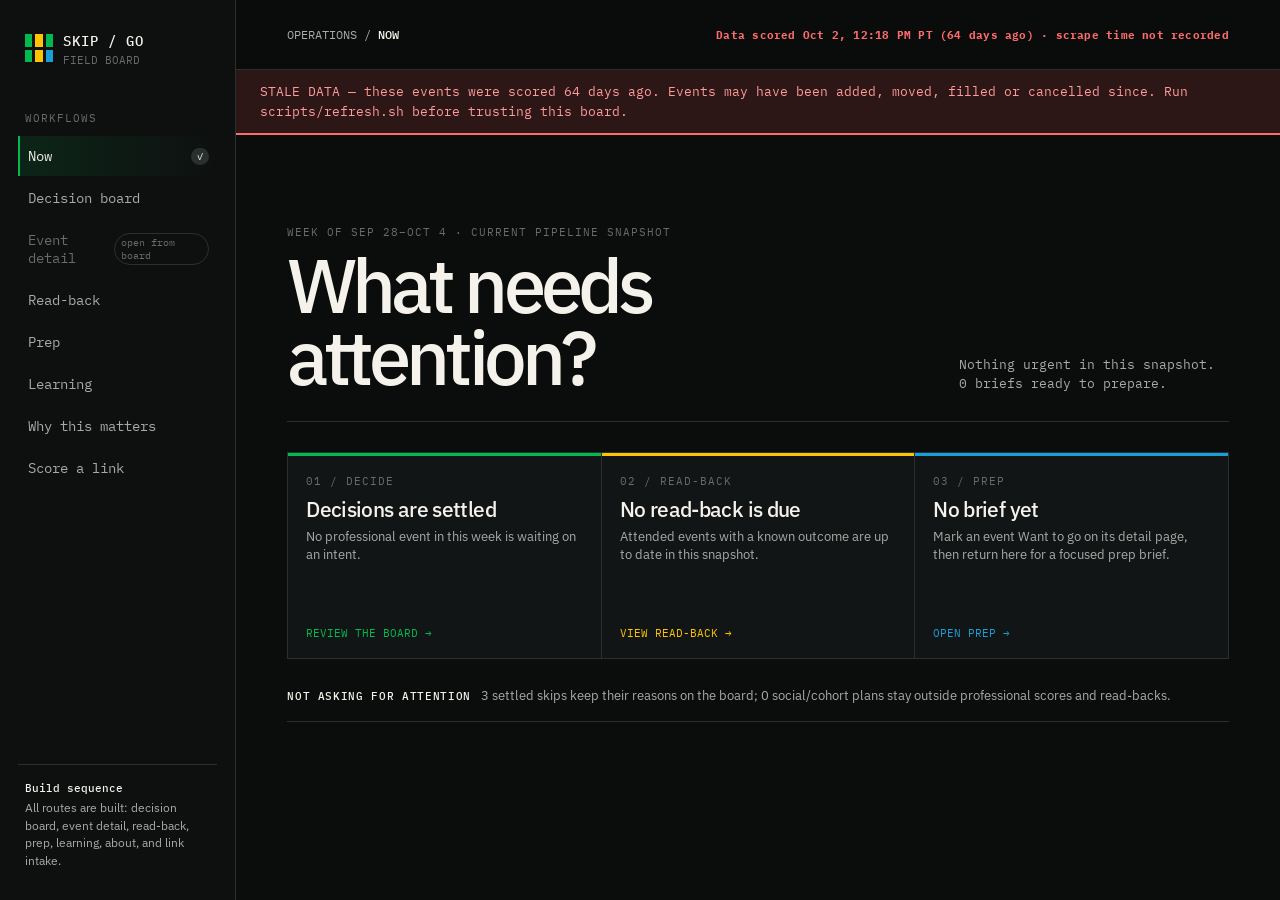
==== commit b5b30d88: "pipeline: fix silent-default bugs, protect hand-set values, add refresh + drift check - scorer: prio" ====
--- a/app/index.html
+++ b/app/index.html
@@ -30,7 +30,9 @@
   <main class="main">
     <header class="topbar">
       <span class="crumb">OPERATIONS / <b id="crumb">DECISION BOARD</b></span>
+      <span class="data-age" id="dataAge" title="When this board's data was scraped, scored and built"></span>
     </header>
+    <p class="stale-banner" id="staleBanner" role="alert" hidden></p>
 
     <section class="view home" id="home">
       <div class="home-hero">
--- a/app/styles.css
+++ b/app/styles.css
@@ -465,3 +465,9 @@
 .intake-detail footer b{font:11px var(--mono);color:var(--part);white-space:nowrap}
 @media(max-width:900px){.intake-steps{grid-template-columns:1fr}}
 @media(max-width:530px){.big-link{display:block}.big-link input{padding:13px}.big-link button{width:100%;height:46px}.intake-detail footer{display:block}.intake-detail footer span{display:block;margin-top:7px}}
+
+.topbar{display:flex;justify-content:space-between;align-items:center;gap:16px;flex-wrap:wrap}
+.data-age{font:11px var(--mono);color:var(--faint);letter-spacing:.02em}
+.data-age.stale{color:#ff6b6b;font-weight:700}
+.stale-banner{margin:0;padding:12px 24px;background:rgba(255,80,80,.14);border-bottom:2px solid #ff6b6b;color:#ff9b9b;font:13px/1.5 var(--mono)}
+.stale-banner[hidden]{display:none}
